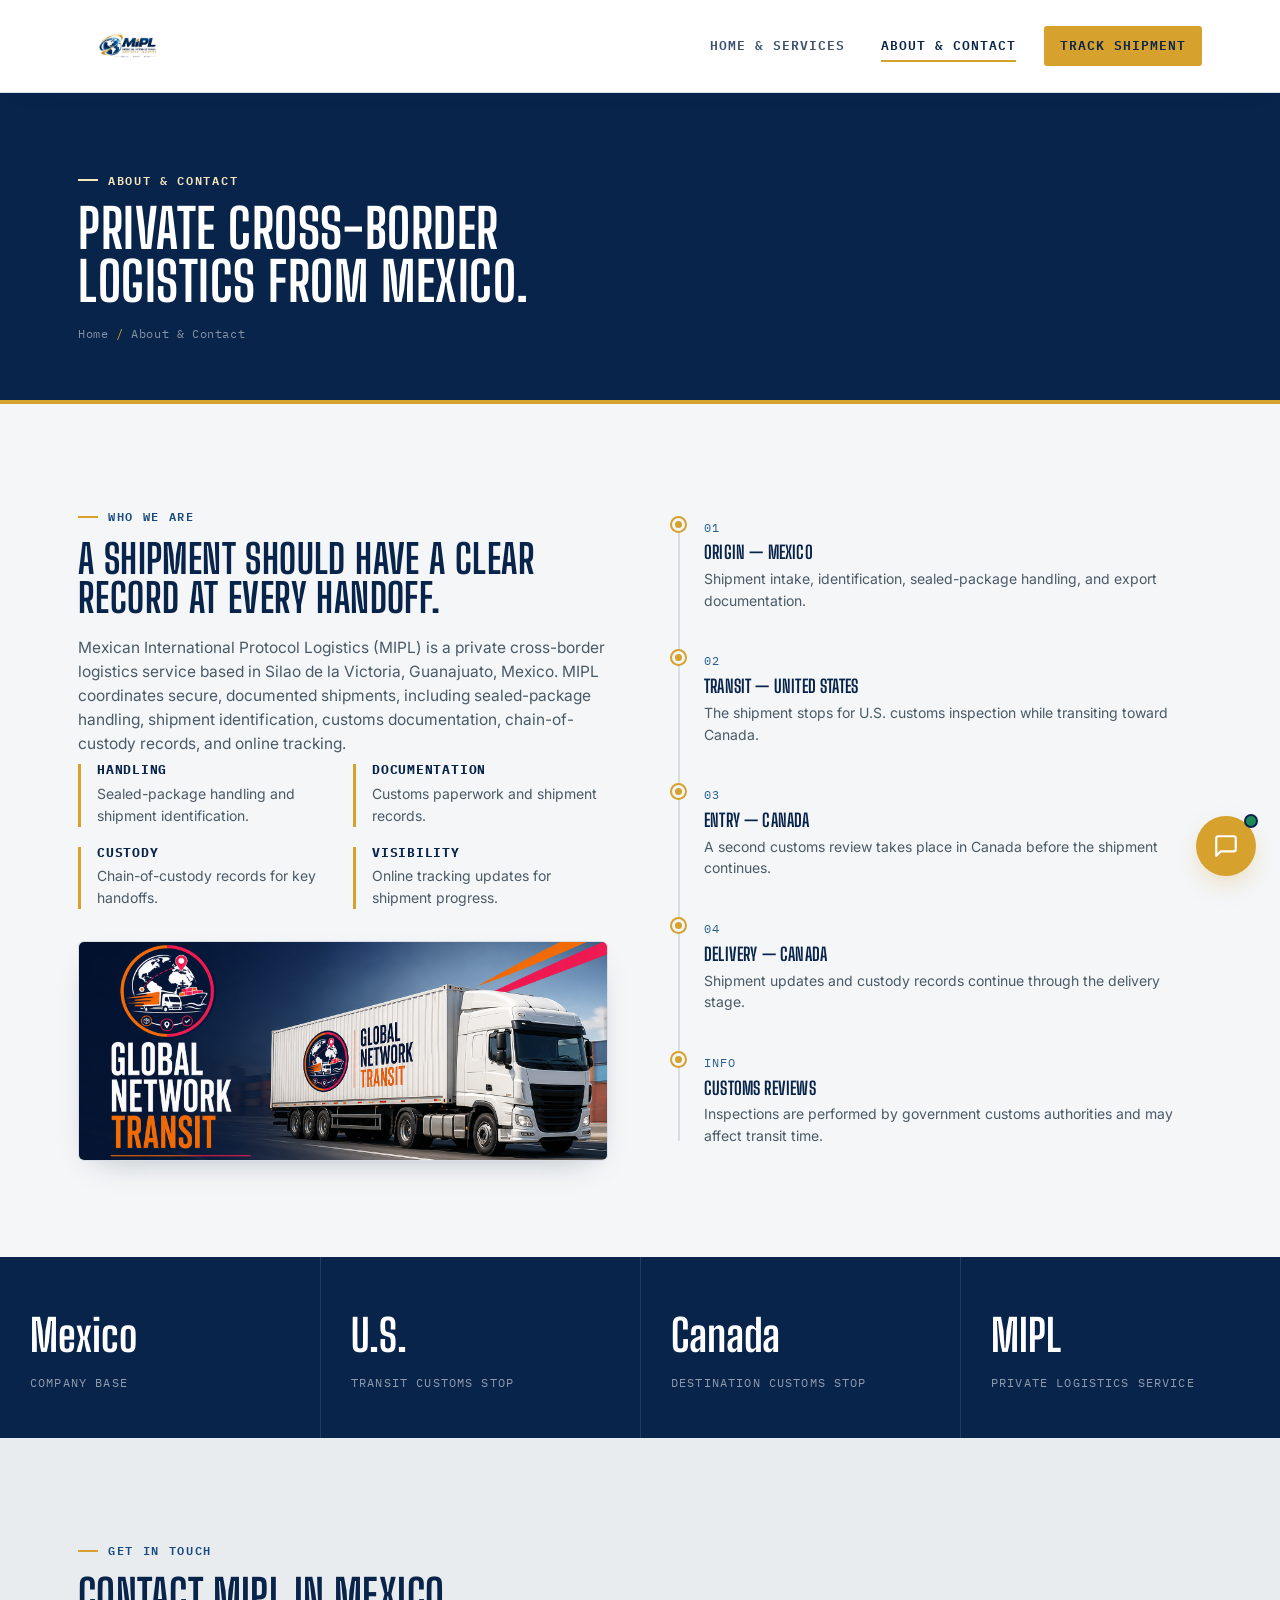
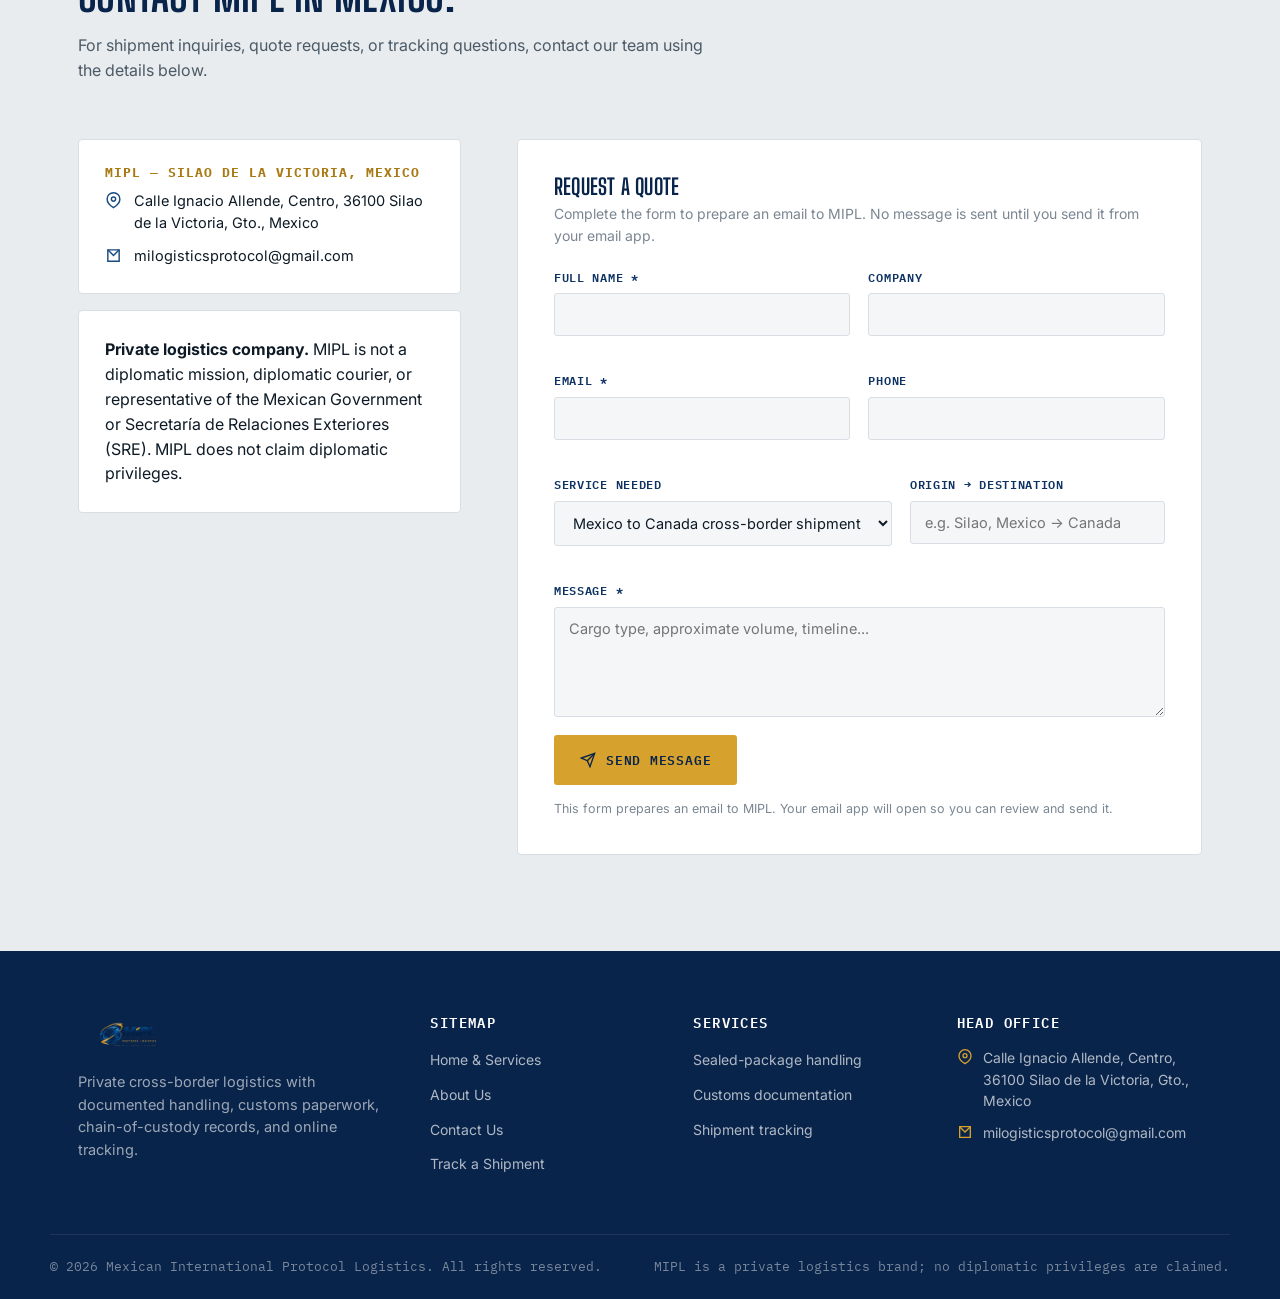
==== about-contact.html @ 00af3bce "first commit" ====
<!DOCTYPE html>
<html lang="en">
<head>
<meta charset="UTF-8">
<meta name="viewport" content="width=device-width, initial-scale=1.0">
<title>About &amp; Contact — MIPL</title>
<meta name="description" content="Contact MIPL in Silao, Guanajuato, Mexico, for secure documented cross-border logistics.">

<link rel="icon" type="image/png" href="image/logo.png">
<link rel="stylesheet" href="css/style.css">
</head>
<body>

<header class="site-header">
  <div class="wrap header-inner">
    <a href="index.html" class="brand">
      <span class="brand-mark"><img src="image/logo.png" alt="MIPL — Mexican International Protocol Logistics"></span>
    </a>
    <button class="nav-toggle" type="button" aria-label="Toggle navigation" aria-expanded="false">
      <span></span><span></span><span></span>
    </button>
    <nav class="main-nav" aria-label="Primary">
      <a href="index.html">Home &amp; Services</a>
      <a href="about-contact.html" class="is-active">About &amp; Contact</a>
      <a href="my-shipment.html" class="nav-cta">Track Shipment</a>
    </nav>
  </div>
</header>

<section class="page-hero">
  <div class="wrap">
    <span class="eyebrow hero-eyebrow">About &amp; Contact</span>
    <h1>Private cross-border<br>logistics from Mexico.</h1>
    <p class="breadcrumb"><a href="index.html">Home</a> <span>/</span> About &amp; Contact</p>
  </div>
</section>

<!-- ============================================================ ABOUT -->
<section class="section" id="about">
  <div class="wrap split">
    <div>
      <span class="eyebrow">Who We Are</span>
      <h2 style="margin-top:14px; font-size:clamp(28px,3.4vw,40px);">A shipment should have a clear record at every handoff.</h2>
      <p style="margin-top:18px; font-size:15.5px; color:#4A5A66;">Mexican International Protocol Logistics (MIPL) is a private cross-border logistics service based in Silao de la Victoria, Guanajuato, Mexico. MIPL coordinates secure, documented shipments, including sealed-package handling, shipment identification, customs documentation, chain-of-custody records, and online tracking.</p>
      <div class="value-list">
        <div class="value-item"><h4>Handling</h4><p>Sealed-package handling and shipment identification.</p></div>
        <div class="value-item"><h4>Documentation</h4><p>Customs paperwork and shipment records.</p></div>
        <div class="value-item"><h4>Custody</h4><p>Chain-of-custody records for key handoffs.</p></div>
        <div class="value-item"><h4>Visibility</h4><p>Online tracking updates for shipment progress.</p></div>
      </div>
      <div class="media-frame" style="height:220px; margin-top:32px;">
        <img src="image/hero-placeholder.png" alt="MIPL cross-border logistics route">
      </div>
    </div>
    <div class="timeline">
      <div class="timeline-item"><span class="yr">01</span><h4>Origin — Mexico</h4><p>Shipment intake, identification, sealed-package handling, and export documentation.</p></div>
      <div class="timeline-item"><span class="yr">02</span><h4>Transit — United States</h4><p>The shipment stops for U.S. customs inspection while transiting toward Canada.</p></div>
      <div class="timeline-item"><span class="yr">03</span><h4>Entry — Canada</h4><p>A second customs review takes place in Canada before the shipment continues.</p></div>
      <div class="timeline-item"><span class="yr">04</span><h4>Delivery — Canada</h4><p>Shipment updates and custody records continue through the delivery stage.</p></div>
      <div class="timeline-item"><span class="yr">INFO</span><h4>Customs reviews</h4><p>Inspections are performed by government customs authorities and may affect transit time.</p></div>
    </div>
  </div>
</section>

<div class="stats-strip">
  <div class="stat-block"><b>Mexico</b><span>Company base</span></div>
  <div class="stat-block"><b>U.S.</b><span>Transit customs stop</span></div>
  <div class="stat-block"><b>Canada</b><span>Destination customs stop</span></div>
  <div class="stat-block"><b>MIPL</b><span>Private logistics service</span></div>
</div>

<!-- ============================================================ CONTACT -->
<section class="section section-dim" id="contact">
  <div class="wrap">
    <div class="section-head">
      <span class="eyebrow">Get In Touch</span>
      <h2>Contact MIPL in Mexico.</h2>
      <p>For shipment inquiries, quote requests, or tracking questions, contact our team using the details below.</p>
    </div>

    <div class="contact-grid">

      <div>
        <div class="contact-card">
          <h4>MIPL — Silao de la Victoria, Mexico</h4>
          <div class="line"><svg viewBox="0 0 24 24" fill="none" stroke="currentColor" stroke-width="2"><path d="M21 10c0 7-9 12-9 12s-9-5-9-12a9 9 0 0 1 18 0z"/><circle cx="12" cy="10" r="3"/></svg><span>Calle Ignacio Allende, Centro, 36100 Silao de la Victoria, Gto., Mexico</span></div>
          <div class="line"><svg viewBox="0 0 24 24" fill="none" stroke="currentColor" stroke-width="2"><path d="M4 4h16v16H4z"/><path d="m4 4 8 8 8-8"/></svg><a href="mailto:milogisticsprotocol@gmail.com">milogisticsprotocol@gmail.com</a></div>
        </div>

        <div class="contact-card"><strong>Private logistics company.</strong> MIPL is not a diplomatic mission, diplomatic courier, or representative of the Mexican Government or Secretaría de Relaciones Exteriores (SRE). MIPL does not claim diplomatic privileges.</div>
      </div>

      <div class="form-card" id="quote">
        <h3 style="font-size:22px; margin-bottom:6px;">Request a Quote</h3>
        <p style="font-size:14px; color:#7A8792; margin-bottom:22px;">Complete the form to prepare an email to MIPL. No message is sent until you send it from your email app.</p>
        <form id="contactForm">
          <div class="field-row">
            <div class="field"><label for="fname">Full name *</label><input id="fname" name="fname" type="text" required></div>
            <div class="field"><label for="company">Company</label><input id="company" name="company" type="text"></div>
          </div>
          <div class="field-row">
            <div class="field"><label for="email">Email *</label><input id="email" name="email" type="email" required></div>
            <div class="field"><label for="phone">Phone</label><input id="phone" name="phone" type="tel"></div>
          </div>
          <div class="field-row">
            <div class="field">
              <label for="service">Service needed</label>
              <select id="service" name="service">
                <option>Mexico to Canada cross-border shipment</option>
                <option>Sealed-package handling</option>
                <option>Customs documentation</option>
                <option>Not sure yet</option>
              </select>
            </div>
            <div class="field">
              <label for="lane">Origin → Destination</label>
              <input id="lane" name="lane" type="text" placeholder="e.g. Silao, Mexico → Canada">
            </div>
          </div>
          <div class="field">
            <label for="message">Message *</label>
            <textarea id="message" name="message" required placeholder="Cargo type, approximate volume, timeline..."></textarea>
          </div>
          <button type="submit" class="btn btn-signal">
            <svg viewBox="0 0 24 24" fill="none" stroke="currentColor" stroke-width="2"><path d="m22 2-7 20-4-9-9-4z"/><path d="M22 2 11 13"/></svg>
            Send Message
          </button>
          <p class="form-note">This form prepares an email to MIPL. Your email app will open so you can review and send it.</p>
          <div class="form-success" id="formSuccess">
            <svg viewBox="0 0 24 24" fill="none" stroke="currentColor" stroke-width="2"><path d="M22 11.08V12a10 10 0 1 1-5.93-9.14"/><path d="m22 4-10 10-3-3"/></svg>
            <span>Your email app should open with your message. Send the email to contact MIPL.</span>
          </div>
        </form>
      </div>

    </div>
  </div>
</section>

<footer class="site-footer">
  <div class="wrap footer-grid">
    <div class="footer-brand">
      <a href="index.html" class="brand" style="color:white;">
        <span class="brand-mark"><img src="image/logo.png" alt="MIPL — Mexican International Protocol Logistics"></span>
      </a>
      <p>Private cross-border logistics with documented handling, customs paperwork, chain-of-custody records, and online tracking.</p>
    </div>
    <div>
      <h4>Sitemap</h4>
      <ul>
        <li><a href="index.html">Home &amp; Services</a></li>
        <li><a href="about-contact.html">About Us</a></li>
        <li><a href="about-contact.html#contact">Contact Us</a></li>
        <li><a href="my-shipment.html">Track a Shipment</a></li>
      </ul>
    </div>
    <div>
      <h4>Services</h4>
      <ul>
        <li><a href="index.html#services">Sealed-package handling</a></li>
        <li><a href="index.html#services">Customs documentation</a></li>
        <li><a href="index.html#services">Shipment tracking</a></li>
      </ul>
    </div>
    <div>
      <h4>Head Office</h4>
      <div class="footer-contact-line">
        <svg viewBox="0 0 24 24" fill="none" stroke="currentColor" stroke-width="2"><path d="M21 10c0 7-9 12-9 12s-9-5-9-12a9 9 0 0 1 18 0z"/><circle cx="12" cy="10" r="3"/></svg>
        <span>Calle Ignacio Allende, Centro, 36100 Silao de la Victoria, Gto., Mexico</span>
      </div>
      <div class="footer-contact-line">
        <svg viewBox="0 0 24 24" fill="none" stroke="currentColor" stroke-width="2"><path d="M4 4h16v16H4z"/><path d="m4 4 8 8 8-8"/></svg>
        <a href="mailto:milogisticsprotocol@gmail.com">milogisticsprotocol@gmail.com</a>
      </div>
    </div>
  </div>
  <div class="wrap footer-bottom">
    <span>&copy; 2026 Mexican International Protocol Logistics. All rights reserved.</span>
    <span>MIPL is a private logistics brand; no diplomatic privileges are claimed.</span>
  </div>
</footer>

<script src="js/about-contact.js"></script>
<script src="js/mobile-menu.js"></script>
<script src="js/chat-widget.js"></script>
</body>
</html>
---- css/style.css ----
/* ==========================================================================
   MIPL — shared stylesheet
   Navy and gold palette drawn from the MIPL identity.
   ========================================================================== */

@import url('https://fonts.googleapis.com/css2?family=Big+Shoulders+Display:wght@600;700;800;900&family=Inter:wght@400;500;600;700&family=IBM+Plex+Mono:wght@500;600&display=swap');

:root{
  --navy-900:#09244A;
  --navy-800:#0D3263;
  --navy-700:#164A80;
  --navy-600:#285F91;
  --ink:#0E1B26;
  --paper:#F4F6F8;
  --paper-dim:#E9ECEF;
  --line:#D8DEE4;
  --signal:#D6A12D;
  --signal-dim:#F6E7BF;
  --signal-deep:#A97914;
  --white:#FFFFFF;
  --ok:#1C8A5B;

  --font-display:'Big Shoulders Display', sans-serif;
  --font-body:'Inter', -apple-system, BlinkMacSystemFont, sans-serif;
  --font-mono:'IBM Plex Mono', monospace;

  --wrap:1180px;
  --radius:4px;
  --shadow-soft: 0 12px 32px -18px rgba(10,27,43,0.35);
}

*,*::before,*::after{ box-sizing:border-box; }
html{ scroll-behavior:smooth; }
body{
  margin:0;
  font-family:var(--font-body);
  color:var(--ink);
  background:var(--paper);
  line-height:1.55;
  -webkit-font-smoothing:antialiased;
}
img{ max-width:100%; display:block; }
a{ color:inherit; text-decoration:none; }
ul{ list-style:none; margin:0; padding:0; }
h1,h2,h3,h4{ margin:0; font-family:var(--font-display); text-transform:uppercase; letter-spacing:0.01em; line-height:0.98; color:var(--navy-900); }
p{ margin:0; }
button{ font-family:inherit; cursor:pointer; }
input,select,textarea{ font-family:inherit; font-size:inherit; }

:focus-visible{
  outline:3px solid var(--signal);
  outline-offset:2px;
}

.wrap{ max-width:var(--wrap); margin:0 auto; padding:0 28px; }

.eyebrow{
  display:inline-flex; align-items:center; gap:10px;
  font-family:var(--font-mono); font-size:12px; font-weight:600;
  letter-spacing:0.14em; text-transform:uppercase;
  color:var(--navy-700);
}
.eyebrow::before{
  content:''; width:20px; height:2px; background:var(--signal);
  display:inline-block;
}

/* ---------------------------------------------------------------- header */
.site-header{
  position:sticky; top:0; z-index:100;
  background:var(--white);
  border-bottom:1px solid var(--line);
  box-shadow:0 10px 28px -24px rgba(9,36,74,0.35);
}
.header-inner{
  display:flex; align-items:center; justify-content:space-between;
  gap:24px;   height:92px;
}
.brand{
  display:flex; align-items:center; gap:12px;
  font-family:var(--font-display); color:var(--navy-900);
  font-size:22px; font-weight:800; letter-spacing:0.01em;
  text-transform:uppercase; white-space:nowrap;
}
.brand-mark{
  width:100px; height:40px; border-radius:0;
  display:flex; align-items:center; justify-content:center;
  flex-shrink:0; overflow:hidden;
  background:transparent;
  border:none;
}
.brand-mark svg{ width:22px; height:22px; }
.brand-logo{ width:100%; height:100%; object-fit:contain; display:block; }
.brand small{
  display:block; font-family:var(--font-mono); font-size:9.5px;
  letter-spacing:0.18em; color:var(--signal-dim); font-weight:600;
  text-transform:uppercase;
}

.main-nav{ display:flex; align-items:center; gap:4px; }
.main-nav a{
  font-family:var(--font-mono); font-size:12.5px; font-weight:600;
  letter-spacing:0.08em; text-transform:uppercase;
  color:rgba(9,36,74,0.8);
  padding:10px 16px; border-radius:3px;
  transition:color .15s ease, background .15s ease;
}
.main-nav a:hover{ color:var(--navy-900); background:var(--paper); }
.main-nav a.is-active{ color:var(--navy-900); }
.main-nav a.is-active{ position:relative; }
.main-nav a.is-active::after{
  content:''; position:absolute; left:16px; right:16px; bottom:4px;
  height:2px; background:var(--signal);
}
.nav-cta{
  background:var(--signal) !important; color:var(--navy-900) !important;
  margin-left:8px;
}
.nav-cta:hover{ background:#e4b746 !important; }

.nav-toggle{
  display:none; width:42px; height:42px; border:none; border-radius:50%;
  background:var(--paper); color:var(--navy-900); cursor:pointer;
  align-items:center; justify-content:center; flex-direction:column; gap:5px;
  border:1px solid var(--line); transition:background .15s ease, border-color .15s ease;
}
.nav-toggle:hover{ background:var(--paper-dim); border-color:var(--line); }
.nav-toggle span{
  display:block; width:18px; height:2px; border-radius:999px; background:var(--navy-900);
}
.nav-toggle.is-open span:nth-child(1){ transform:translateY(7px) rotate(45deg); }
.nav-toggle.is-open span:nth-child(2){ opacity:0; }
.nav-toggle.is-open span:nth-child(3){ transform:translateY(-7px) rotate(-45deg); }

/* ---------------------------------------------------------------- footer */
.site-footer{
  background:var(--navy-900); color:rgba(255,255,255,0.68);
  padding:64px 0 0;
}
.footer-grid{
  display:grid; grid-template-columns:1.4fr 1fr 1fr 1.1fr;
  gap:40px; padding-bottom:48px;
  border-bottom:1px solid rgba(255,255,255,0.08);
}
.footer-grid h4{
  color:var(--white); font-size:14px; letter-spacing:0.1em;
  margin-bottom:18px; font-family:var(--font-mono); font-weight:600;
  text-transform:uppercase;
}
.footer-grid p{ font-size:14.5px; color:rgba(255,255,255,0.6); }
.footer-grid li{ margin-bottom:10px; }
.footer-grid a{ font-size:14px; color:rgba(255,255,255,0.68); transition:color .15s; }
.footer-grid a:hover{ color:var(--signal); }
.footer-brand .brand{ margin-bottom:16px; }
.footer-contact-line{ display:flex; gap:10px; font-size:14px; margin-bottom:10px; color:rgba(255,255,255,0.68); }
.footer-contact-line svg{ width:16px; height:16px; flex-shrink:0; margin-top:2px; color:var(--signal); }
.footer-bottom{
  display:flex; align-items:center; justify-content:space-between;
  padding:22px 0; font-size:13px; color:rgba(255,255,255,0.45);
  font-family:var(--font-mono);
}
/* ---------------------------------------------------------------- logo image */
.brand-mark img{ width:100%; height:100%; object-fit:contain; border-radius:0; display:block; }

/* ---------------------------------------------------------------- content images */
.media-frame{
  border-radius:6px; overflow:hidden; border:1px solid var(--line);
  box-shadow:var(--shadow-soft);
}
.media-frame img{ width:100%; height:100%; object-fit:cover; display:block; }
.media-frame.on-dark{ border-color:rgba(255,255,255,0.14); }

/* ---------------------------------------------------------------- buttons */
.btn{
  display:inline-flex; align-items:center; gap:10px;
  padding:14px 26px; border-radius:3px; border:none;
  font-family:var(--font-mono); font-size:13px; font-weight:600;
  letter-spacing:0.06em; text-transform:uppercase;
  transition:transform .15s ease, box-shadow .15s ease, background .15s ease;
}
.btn-signal{ background:var(--signal); color:var(--navy-900); }
.btn-signal:hover{ background:var(--signal-deep); transform:translateY(-1px); }
.btn-outline{
  background:transparent; color:var(--white); border:1.5px solid rgba(255,255,255,0.35);
}
.btn-outline:hover{ border-color:var(--white); background:rgba(255,255,255,0.06); }
.btn-navy{ background:var(--navy-900); color:var(--white); }
.btn-navy:hover{ background:var(--navy-700); }
.btn svg{ width:16px; height:16px; }

/* ---------------------------------------------------------------- hero */
.hero{
  position:relative; overflow:hidden;
  background:radial-gradient(1200px 600px at 85% -10%, var(--navy-700), var(--navy-900) 60%);
  color:var(--white);
  padding:96px 0 120px;
}
.hero-grid{
  display:grid; grid-template-columns:1.05fr 0.95fr; gap:48px; align-items:center;
}
.hero-eyebrow{ color:var(--signal-dim); }
.hero-eyebrow::before{ background:var(--signal-dim); }
.hero h1{
  color:var(--white); font-size:clamp(40px,5.4vw,68px); margin:18px 0 22px;
}
.hero h1 em{ font-style:normal; color:var(--signal); }
.hero p.lede{
  font-family:var(--font-body); font-size:17px; color:rgba(255,255,255,0.72);
  max-width:480px; margin-bottom:32px;
}
.hero-actions{ display:flex; gap:14px; flex-wrap:wrap; margin-bottom:44px; }
.hero-stats{ display:flex; gap:36px; flex-wrap:wrap; }
.hero-stat b{
  display:block; font-family:var(--font-display); font-size:30px; color:var(--white);
}
.hero-stat span{
  font-family:var(--font-mono); font-size:11px; letter-spacing:0.1em;
  color:rgba(255,255,255,0.55); text-transform:uppercase;
}

/* route-line signature graphic */
.route-fig{ position:relative; }
.route-fig svg{ width:100%; height:auto; overflow:visible; }
.route-path{
  fill:none; stroke:rgba(255,255,255,0.28); stroke-width:2;
  stroke-dasharray:7 8;
}
.route-path.is-live{
  stroke:var(--signal); stroke-dasharray:520;
  stroke-dashoffset:520;
  animation:draw 3.2s ease forwards infinite;
}
@keyframes draw{
  0%{ stroke-dashoffset:520; }
  60%{ stroke-dashoffset:0; }
  100%{ stroke-dashoffset:0; }
}
.route-node{ fill:var(--navy-900); stroke:var(--white); stroke-width:2.5; }
.route-node.origin{ fill:var(--signal); }
.route-node.dest{ fill:var(--ok); }
.route-tag{
  font-family:var(--font-mono); font-size:11px; fill:rgba(255,255,255,0.75);
  letter-spacing:0.04em;
}
.route-chip{
  position:absolute; background:rgba(10,27,43,0.9); border:1px solid rgba(255,255,255,0.14);
  padding:8px 12px; border-radius:4px; font-family:var(--font-mono); font-size:11.5px;
  color:var(--white); backdrop-filter:blur(6px);
}

@media (prefers-reduced-motion:reduce){
  .route-path.is-live{ animation:none; stroke-dashoffset:0; }
}

/* ---------------------------------------------------------------- sections */
.section{ padding:96px 0; }
.section-tight{ padding:64px 0; }
.section-navy{ background:var(--navy-900); color:var(--white); }
.section-navy h2, .section-navy h3{ color:var(--white); }
.section-dim{ background:var(--paper-dim); }
.section-head{ max-width:640px; margin-bottom:56px; }
.section-head h2{ font-size:clamp(30px,3.6vw,44px); margin-top:14px; }
.section-head p{ margin-top:16px; font-size:16px; color:#4A5A66; }
.section-navy .section-head p{ color:rgba(255,255,255,0.65); }

/* ---------------------------------------------------------------- service cards */
.card-grid{
  display:grid; grid-template-columns:repeat(3,1fr); gap:2px;
  background:var(--line); border:1px solid var(--line);
}
.service-card{
  background:var(--white); padding:32px 26px; position:relative;
  transition:background .18s ease;
}
.service-card:hover{ background:#FFFBF8; }
.service-card .code{
  font-family:var(--font-mono); font-size:11px; color:var(--signal);
  letter-spacing:0.1em; margin-bottom:18px; display:block;
}
.service-icon{
  width:46px; height:46px; border-radius:3px; background:var(--navy-900);
  display:flex; align-items:center; justify-content:center; margin-bottom:20px;
}
.service-icon svg{ width:24px; height:24px; color:var(--signal-dim); }
.service-card h3{ font-size:21px; margin-bottom:10px; }
.service-card p{ font-size:14.5px; color:#4A5A66; margin-bottom:18px; }
.service-card a.card-link{
  font-family:var(--font-mono); font-size:12px; font-weight:600;
  letter-spacing:0.06em; text-transform:uppercase; color:var(--navy-900);
  display:inline-flex; align-items:center; gap:6px;
}
.service-card a.card-link svg{ width:14px; height:14px; transition:transform .15s; }
.service-card a.card-link:hover svg{ transform:translateX(3px); }

/* ---------------------------------------------------------------- reasons (why choose) */
.reason-list{ display:flex; flex-direction:column; }
.reason-row{
  display:flex; align-items:center; gap:36px;
  padding:30px 0; border-top:1px solid rgba(255,255,255,0.1);
}
.reason-row:last-child{ border-bottom:1px solid rgba(255,255,255,0.1); }
.reason-row:nth-child(odd){ flex-direction:row-reverse; }
.reason-img{ width:240px; height:170px; flex-shrink:0; }
.reason-content{ flex:1; min-width:0; }
.reason-code{
  font-family:var(--font-mono); font-size:13px; color:var(--signal);
  letter-spacing:0.08em; display:block; margin-bottom:8px;
}
.reason-row h3{ font-size:24px; color:var(--white); margin-bottom:8px; }
.reason-row p{ font-size:15px; color:rgba(255,255,255,0.65); max-width:520px; }

/* ---------------------------------------------------------------- industries */
.industry-grid{
  display:grid; grid-template-columns:repeat(3,1fr); gap:22px;
}
.industry-card{
  border:1px solid var(--line); border-radius:4px; padding:28px 24px;
  background:var(--white);
}
.industry-card .code{ font-family:var(--font-mono); font-size:11px; color:var(--navy-600); letter-spacing:0.1em; }
.industry-card h3{ font-size:19px; margin:12px 0 8px; }
.industry-card p{ font-size:14px; color:#4A5A66; }

/* ---------------------------------------------------------------- stats strip */
.stats-strip{
  background:var(--navy-900); color:var(--white);
  display:grid; grid-template-columns:repeat(4,1fr);
}
.stat-block{
  padding:44px 30px; text-align:left; border-left:1px solid rgba(255,255,255,0.1);
}
.stat-block:first-child{ border-left:none; }
.stat-block b{ font-family:var(--font-display); font-size:44px; display:block; }
.stat-block span{
  font-family:var(--font-mono); font-size:11.5px; letter-spacing:0.1em;
  color:rgba(255,255,255,0.55); text-transform:uppercase;
}

/* ---------------------------------------------------------------- CTA banner */
.cta-banner{
  background:linear-gradient(120deg, var(--signal), var(--signal-deep));
  color:var(--white); padding:56px 0;
}
.cta-inner{ display:flex; align-items:center; justify-content:space-between; gap:24px; flex-wrap:wrap; }
.cta-inner h2{ color:var(--white); font-size:clamp(26px,3vw,36px); max-width:520px; }
.cta-inner .btn-navy{ flex-shrink:0; }

/* ---------------------------------------------------------------- page hero (interior pages) */
.page-hero{
  background:var(--navy-900); color:var(--white); padding:70px 0 56px;
  border-bottom:4px solid var(--signal);
}
.page-hero h1{ color:var(--white); font-size:clamp(36px,4.6vw,54px); margin-top:14px; }
.breadcrumb{
  font-family:var(--font-mono); font-size:12px; color:rgba(255,255,255,0.5);
  letter-spacing:0.05em; margin-top:16px;
}
.breadcrumb span{ color:var(--signal); }

/* ---------------------------------------------------------------- about page */
.split{
  display:grid; grid-template-columns:1fr 1fr; gap:64px; align-items:center;
}
.value-list{ display:grid; grid-template-columns:1fr 1fr; gap:20px; margin-top:8px; }
.value-item{ border-left:3px solid var(--signal); padding-left:16px; }
.value-item h4{
  font-family:var(--font-mono); font-size:13px; letter-spacing:0.06em;
  text-transform:uppercase; color:var(--navy-900); margin-bottom:6px;
}
.value-item p{ font-size:14px; color:#4A5A66; }

.timeline{ position:relative; padding-left:32px; }
.timeline::before{
  content:''; position:absolute; left:6px; top:6px; bottom:6px; width:2px;
  background:var(--line);
}
.timeline-item{ position:relative; padding-bottom:36px; }
.timeline-item:last-child{ padding-bottom:0; }
.timeline-item::before{
  content:''; position:absolute; left:-32px; top:4px; width:13px; height:13px;
  border-radius:50%; background:var(--signal); border:3px solid var(--paper);
  box-shadow:0 0 0 2px var(--signal);
}
.timeline-item .yr{ font-family:var(--font-mono); font-size:12px; color:var(--navy-600); letter-spacing:0.08em; }
.timeline-item h4{ font-size:18px; margin:6px 0; }
.timeline-item p{ font-size:14px; color:#4A5A66; }

/* ---------------------------------------------------------------- contact */
.contact-grid{
  display:grid; grid-template-columns:1fr 1.15fr; gap:56px; align-items:start;
}
.contact-card{
  background:var(--white); border:1px solid var(--line); border-radius:4px;
  padding:26px; margin-bottom:16px;
}
.contact-card h4{
  font-family:var(--font-mono); font-size:12.5px; letter-spacing:0.08em;
  text-transform:uppercase; color:var(--signal-deep); margin-bottom:12px;
}
.contact-card .line{ display:flex; gap:12px; align-items:flex-start; margin-bottom:10px; font-size:14.5px; }
.contact-card .line svg{ width:17px; height:17px; color:var(--navy-700); flex-shrink:0; margin-top:2px; }
.contact-card .line:last-child{ margin-bottom:0; }

.form-card{
  background:var(--white); border:1px solid var(--line); border-radius:4px; padding:36px;
}
.field-row{ display:grid; grid-template-columns:1fr 1fr; gap:18px; margin-bottom:18px; }
.field{ display:flex; flex-direction:column; gap:7px; margin-bottom:18px; }
.field label{
  font-family:var(--font-mono); font-size:11.5px; letter-spacing:0.06em;
  text-transform:uppercase; color:var(--navy-800); font-weight:600;
}
.field input, .field select, .field textarea{
  border:1.5px solid var(--line); border-radius:3px; padding:12px 14px;
  font-size:14.5px; color:var(--ink); background:var(--paper); transition:border-color .15s;
}
.field input:focus, .field select:focus, .field textarea:focus{
  outline:none; border-color:var(--navy-700); background:var(--white);
}
.field textarea{ resize:vertical; min-height:110px; }
.form-note{ font-size:12.5px; color:#7A8792; margin-top:14px; }
.form-success{
  display:none; align-items:center; gap:10px; background:#EAF7F0; border:1px solid #BFE6D2;
  color:var(--ok); padding:14px 16px; border-radius:4px; font-size:14px; margin-top:16px;
}
.form-success.show{ display:flex; }
.form-success svg{ width:18px; height:18px; flex-shrink:0; }

.map-embed{
  border-radius:4px; overflow:hidden; border:1px solid var(--line); height:340px;
}

/* ---------------------------------------------------------------- tracking page */
.track-hero{
  background:var(--navy-900); color:var(--white); padding:80px 0 100px;
  position:relative; overflow:hidden; border-bottom:4px solid var(--signal);
}
.track-panel{
  background:var(--white); border-radius:6px; box-shadow:var(--shadow-soft);
  padding:34px; margin-top:-64px; position:relative; z-index:5;
}
.track-form-row{ display:flex; gap:12px; flex-wrap:wrap; }
.track-form-row .field{ flex:1 1 260px; margin-bottom:0; }
.track-form-row .btn{ flex-shrink:0; align-self:flex-end; height:47px; }
.track-sample{ font-family:var(--font-mono); font-size:12px; color:#7A8792; margin-top:12px; }
.track-sample button{
  background:none; border:none; color:var(--navy-700); font-family:var(--font-mono);
  font-size:12px; text-decoration:underline; padding:0;
}

.track-error{
  display:none; align-items:center; gap:10px; background:#FDECEA; border:1px solid #F5C2BC;
  color:#B23A2E; padding:12px 16px; border-radius:4px; font-size:14px; margin-top:16px;
  font-family:var(--font-mono);
}
.track-error.show{ display:flex; }

.track-results{ display:none; margin-top:56px; }
.track-results.show{ display:block; }

.track-summary{
  display:grid; grid-template-columns:repeat(5,1fr); gap:2px;
  background:var(--line); border:1px solid var(--line); margin-bottom:40px;
}
.summary-cell{ background:var(--white); padding:22px 24px; }
.summary-cell span{
  display:block; font-family:var(--font-mono); font-size:11px; letter-spacing:0.08em;
  text-transform:uppercase; color:#7A8792; margin-bottom:8px;
}
.summary-cell b{ font-size:17px; font-family:var(--font-body); font-weight:700; color:var(--navy-900); }
.summary-cell b.status-live{ color:var(--signal-deep); }
.summary-cell .mono{ font-family:var(--font-mono); font-size:15px; letter-spacing:0.02em; }

.map-refresh-row{ display:flex; align-items:center; justify-content:space-between; margin-top:10px; gap:12px; }
.map-refresh-row p{ font-size:12px; color:#7A8792; font-family:var(--font-mono); margin:0; }
.btn-refresh{
  display:inline-flex; align-items:center; gap:6px; background:none; border:1px solid var(--line);
  color:var(--navy-800); font-size:12px; padding:7px 13px; border-radius:20px; flex-shrink:0;
}
.btn-refresh:hover{ border-color:var(--navy-700); }
.btn-refresh svg{ width:13px; height:13px; }
.btn-refresh.spinning svg{ animation:spin 0.8s linear infinite; }
@keyframes spin{ to{ transform:rotate(360deg); } }

.pulse-dot{
  width:14px; height:14px; border-radius:50%; background:#1C8A5B; position:relative;
}
.pulse-dot::after{
  content:''; position:absolute; inset:-6px; border-radius:50%; border:2px solid #1C8A5B;
  animation:pulseRing 1.6s ease-out infinite;
}
@keyframes pulseRing{
  0%{ transform:scale(0.6); opacity:0.9; }
  100%{ transform:scale(1.6); opacity:0; }
}

.track-columns{ display:grid; grid-template-columns:1.1fr 1fr; gap:44px; align-items:start; }

.map-wrap{
  border-radius:6px; overflow:hidden; border:1px solid var(--line);
  height:460px; position:relative; background:var(--paper-dim);
}
#trackMap{ height:100%; width:100%; }
.map-legend{
  position:absolute; bottom:14px; left:14px; z-index:400;
  background:rgba(255,255,255,0.95); border:1px solid var(--line);
  border-radius:4px; padding:10px 14px; font-family:var(--font-mono); font-size:11px;
  display:flex; gap:14px;
}
.map-legend .dot{ width:9px; height:9px; border-radius:50%; display:inline-block; margin-right:6px; }

.stage-list{ position:relative; padding-left:34px; }
.stage-list::before{
  content:''; position:absolute; left:6px; top:8px; bottom:8px; width:2px; background:var(--line);
}
.stage{ position:relative; padding-bottom:30px; }
.stage:last-child{ padding-bottom:0; }
.stage::before{
  content:''; position:absolute; left:-34px; top:2px; width:15px; height:15px;
  border-radius:50%; background:var(--paper); border:3px solid var(--line);
}
.stage.done::before{ border-color:var(--ok); background:var(--ok); }
.stage.current::before{ border-color:var(--signal); background:var(--signal); box-shadow:0 0 0 4px var(--signal-dim); }
.stage .stage-top{ display:flex; justify-content:space-between; gap:10px; align-items:baseline; }
.stage h4{ font-size:15.5px; }
.stage time{ font-family:var(--font-mono); font-size:11.5px; color:#7A8792; white-space:nowrap; }
.stage p{ font-size:13.5px; color:#4A5A66; margin-top:4px; }

/* ---------------------------------------------------------------- photo placeholder */
.photo-placeholder{
  border-radius:6px; overflow:hidden; border:1px solid var(--line);
  aspect-ratio:21/9; background:var(--paper-dim);
}
.photo-placeholder img{ width:100%; height:100%; object-fit:cover; display:block; }
.photo-placeholder.is-square{ aspect-ratio:1/1; }
.photo-caption{
  font-family:var(--font-mono); font-size:12px; color:#7A8792;
  margin-top:12px; text-align:center;
}

/* ---------------------------------------------------------------- live chat widget */
.chat-widget{ position:fixed; right:22px; bottom:22px; z-index:600; font-family:var(--font-body); }
.chat-toggle{
  width:58px; height:58px; border-radius:50%; border:none;
  background:var(--signal); color:var(--navy-900); display:flex; align-items:center; justify-content:center;
  box-shadow:0 10px 24px -8px rgba(199,66,14,0.55); position:relative;
  transition:transform .15s ease, background .15s ease;
}
.chat-toggle:hover{ background:var(--signal-deep); transform:translateY(-2px); }
.chat-toggle svg{ width:25px; height:25px; }
.chat-toggle-dot{
  position:absolute; top:1px; right:1px; width:13px; height:13px; border-radius:50%;
  background:var(--ok); border:2px solid var(--white);
}
.chat-panel{
  position:absolute; right:0; bottom:74px; width:344px; max-width:calc(100vw - 44px);
  background:var(--white); border-radius:8px; box-shadow:0 24px 48px -16px rgba(10,27,43,0.4);
  border:1px solid var(--line); display:none; flex-direction:column; overflow:hidden;
}
.chat-panel.open{ display:flex; }
.chat-header{
  background:var(--navy-900); color:var(--white); padding:16px 18px;
  display:flex; align-items:flex-start; justify-content:space-between;
}
.chat-header strong{ display:block; font-size:14.5px; }
.chat-status{ display:flex; align-items:center; gap:6px; font-family:var(--font-mono); font-size:11px; color:rgba(255,255,255,0.65); margin-top:5px; }
.dot-online{ width:7px; height:7px; border-radius:50%; background:var(--ok); display:inline-block; flex-shrink:0; }
.chat-close{ background:none; border:none; color:var(--white); font-size:22px; line-height:1; cursor:pointer; padding:0 2px; }
.chat-body{ padding:16px 18px; display:flex; flex-direction:column; gap:10px; max-height:320px; overflow-y:auto; background:var(--paper); }
.chat-msg{ padding:10px 13px; border-radius:10px; font-size:13.5px; line-height:1.45; max-width:85%; }
.chat-msg.system{ background:var(--paper-dim); color:var(--ink); align-self:flex-start; border-bottom-left-radius:2px; }
.chat-msg.user{ background:var(--signal); color:var(--white); align-self:flex-end; border-bottom-right-radius:2px; }
.chat-input-row{ display:flex; gap:8px; padding:12px 14px; border-top:1px solid var(--line); background:var(--white); }
.chat-input-row input{
  flex:1; border:1.5px solid var(--line); border-radius:20px; padding:9px 14px;
  font-size:13.5px; background:var(--paper);
}
.chat-input-row input:focus{ outline:none; border-color:var(--navy-700); background:var(--white); }
.chat-input-row button{
  width:36px; height:36px; border-radius:50%; border:none; background:var(--navy-900);
  color:var(--white); display:flex; align-items:center; justify-content:center; flex-shrink:0;
}
.chat-input-row button:hover{ background:var(--navy-700); }
.chat-input-row button svg{ width:16px; height:16px; }
.chat-note{ font-size:10.5px; color:#8A96A1; padding:0 14px 12px; font-family:var(--font-mono); line-height:1.4; }
@media (max-width:480px){
  .chat-panel{ width:calc(100vw - 32px); right:-6px; }
  .chat-widget{ right:16px; bottom:16px; }
}

/* ---------------------------------------------------------------- responsive */
@media (max-width:1000px){
  .footer-grid{ grid-template-columns:1fr 1fr; }
  .card-grid{ grid-template-columns:repeat(2,1fr); }
  .industry-grid{ grid-template-columns:repeat(2,1fr); }
  .stats-strip{ grid-template-columns:repeat(2,1fr); }
  .stat-block:nth-child(3){ border-left:none; }
  .hero-grid, .split, .contact-grid, .track-columns{ grid-template-columns:1fr; }
  .reason-img{ width:180px; height:130px; }
  .track-summary{ grid-template-columns:repeat(3,1fr); }
}
@media (max-width:720px){
  .header-inner{
    height:auto; align-items:center; gap:10px; padding-top:12px; padding-bottom:12px;
    flex-wrap:wrap; position:relative;
  }
  .brand{
    order:1; color:var(--navy-900); flex:1; justify-content:flex-start;
    padding-left:2px;
  }
  .nav-toggle{ display:flex; order:2; margin-left:auto; }
  .main-nav{
    display:none; width:100%; order:3; flex-direction:column; align-items:stretch;
    gap:0; margin-top:2px; padding:0; background:transparent; border:none; box-shadow:none;
  }
  .main-nav.is-open{ display:flex; }
  .main-nav a{
    width:100%; font-size:11px; padding:12px 10px; text-align:left;
    border-radius:0; color:var(--navy-900); border-top:1px solid var(--line);
    background:var(--white);
  }
  .main-nav a:first-child{ border-top:1px solid var(--line); }
  .main-nav a:last-child{ border-bottom:1px solid var(--line); }
  .main-nav a:hover{ background:var(--paper); }
  .main-nav a.is-active::after{ display:none; }
  .nav-cta{ margin-left:0; }
  .field-row{ grid-template-columns:1fr; }
  .card-grid, .industry-grid{ grid-template-columns:1fr; }
  .footer-grid{ grid-template-columns:1fr; gap:32px; }
  .track-summary{ grid-template-columns:1fr 1fr; }
  .cta-inner{ flex-direction:column; align-items:flex-start; }
  .reason-row, .reason-row:nth-child(odd){ flex-direction:column; align-items:stretch; gap:18px; padding:26px 0; }
  .reason-img{ width:100%; height:180px; }
}

/* ============================================================ live chat widget */
.chat-launcher{
  position:fixed; right:24px; bottom:24px; z-index:900;
  width:60px; height:60px; border-radius:50%; border:none;
  background:var(--signal); color:var(--white);
  display:flex; align-items:center; justify-content:center;
  box-shadow:0 10px 28px -8px rgba(214,161,45,0.45);
  transition:transform .15s ease, background .15s ease;
}
.chat-launcher:hover{ background:var(--signal-deep); transform:translateY(-2px); }
.chat-launcher svg{ width:26px; height:26px; }
.chat-launcher .chat-dot{
  position:absolute; top:-2px; right:-2px; width:14px; height:14px; border-radius:50%;
  background:var(--ok); border:2px solid var(--navy-900);
}

.chat-panel{
  position:fixed; right:24px; bottom:96px; z-index:900;
  width:340px; max-width:calc(100vw - 32px); max-height:min(520px, calc(100vh - 140px));
  background:var(--white); border-radius:10px; box-shadow:0 24px 60px -16px rgba(10,27,43,0.45);
  display:none; flex-direction:column; overflow:hidden; border:1px solid var(--line);
}
.chat-panel.open{ display:flex; }

.chat-head{
  background:var(--navy-900); color:var(--white); padding:16px 18px;
  display:flex; align-items:center; gap:12px;
}
.chat-head .chat-avatar{
  width:36px; height:36px; border-radius:50%; background:var(--signal);
  display:flex; align-items:center; justify-content:center; flex-shrink:0;
}
.chat-head .chat-avatar svg{ width:19px; height:19px; }
.chat-head-text{ flex:1; min-width:0; }
.chat-head-text b{ font-family:var(--font-display); font-size:15px; letter-spacing:0.01em; text-transform:uppercase; display:block; }
.chat-head-text span{ font-family:var(--font-mono); font-size:11px; color:rgba(255,255,255,0.6); display:flex; align-items:center; gap:6px; }
.chat-head-text .status-dot{ width:7px; height:7px; border-radius:50%; background:var(--ok); display:inline-block; }
.chat-close{ background:none; border:none; color:rgba(255,255,255,0.7); flex-shrink:0; }
.chat-close:hover{ color:var(--white); }
.chat-close svg{ width:18px; height:18px; }

.chat-body{ flex:1; overflow-y:auto; padding:16px; background:var(--paper); display:flex; flex-direction:column; gap:10px; }
.chat-msg{ max-width:85%; padding:10px 13px; border-radius:12px; font-size:13.5px; line-height:1.45; }
.chat-msg.from-agent{ background:var(--white); border:1px solid var(--line); align-self:flex-start; border-bottom-left-radius:3px; }
.chat-msg.from-user{ background:var(--navy-900); color:var(--white); align-self:flex-end; border-bottom-right-radius:3px; }
.chat-msg.system{
  align-self:center; background:transparent; color:#7A8792; font-family:var(--font-mono);
  font-size:11px; text-align:center; max-width:100%;
}

.chat-quick{ display:flex; flex-wrap:wrap; gap:8px; padding:0 16px 12px; }
.chat-quick button{
  background:var(--white); border:1px solid var(--line); border-radius:20px;
  padding:7px 13px; font-size:12px; color:var(--navy-800); font-family:var(--font-body);
}
.chat-quick button:hover{ border-color:var(--navy-700); }

.chat-input-row{ border-top:1px solid var(--line); padding:12px 14px; display:flex; gap:8px; background:var(--white); }
.chat-input-row input{
  flex:1; border:1.5px solid var(--line); border-radius:20px; padding:10px 16px;
  font-size:13.5px; color:var(--ink);
}
.chat-input-row input:focus{ outline:none; border-color:var(--navy-700); }
.chat-send{
  width:38px; height:38px; border-radius:50%; background:var(--signal); color:var(--navy-900);
  border:none; flex-shrink:0; display:flex; align-items:center; justify-content:center;
}
.chat-send:hover{ background:var(--signal-deep); }
.chat-send svg{ width:16px; height:16px; }

.chat-footnote{ font-family:var(--font-mono); font-size:10.5px; color:#9AA6B0; text-align:center; padding:8px 14px 12px; }
.chat-footnote a{ color:var(--navy-700); text-decoration:underline; }

@media (max-width:480px){
  .chat-panel{ right:16px; bottom:88px; }
  .chat-launcher{ right:16px; bottom:16px; }
}
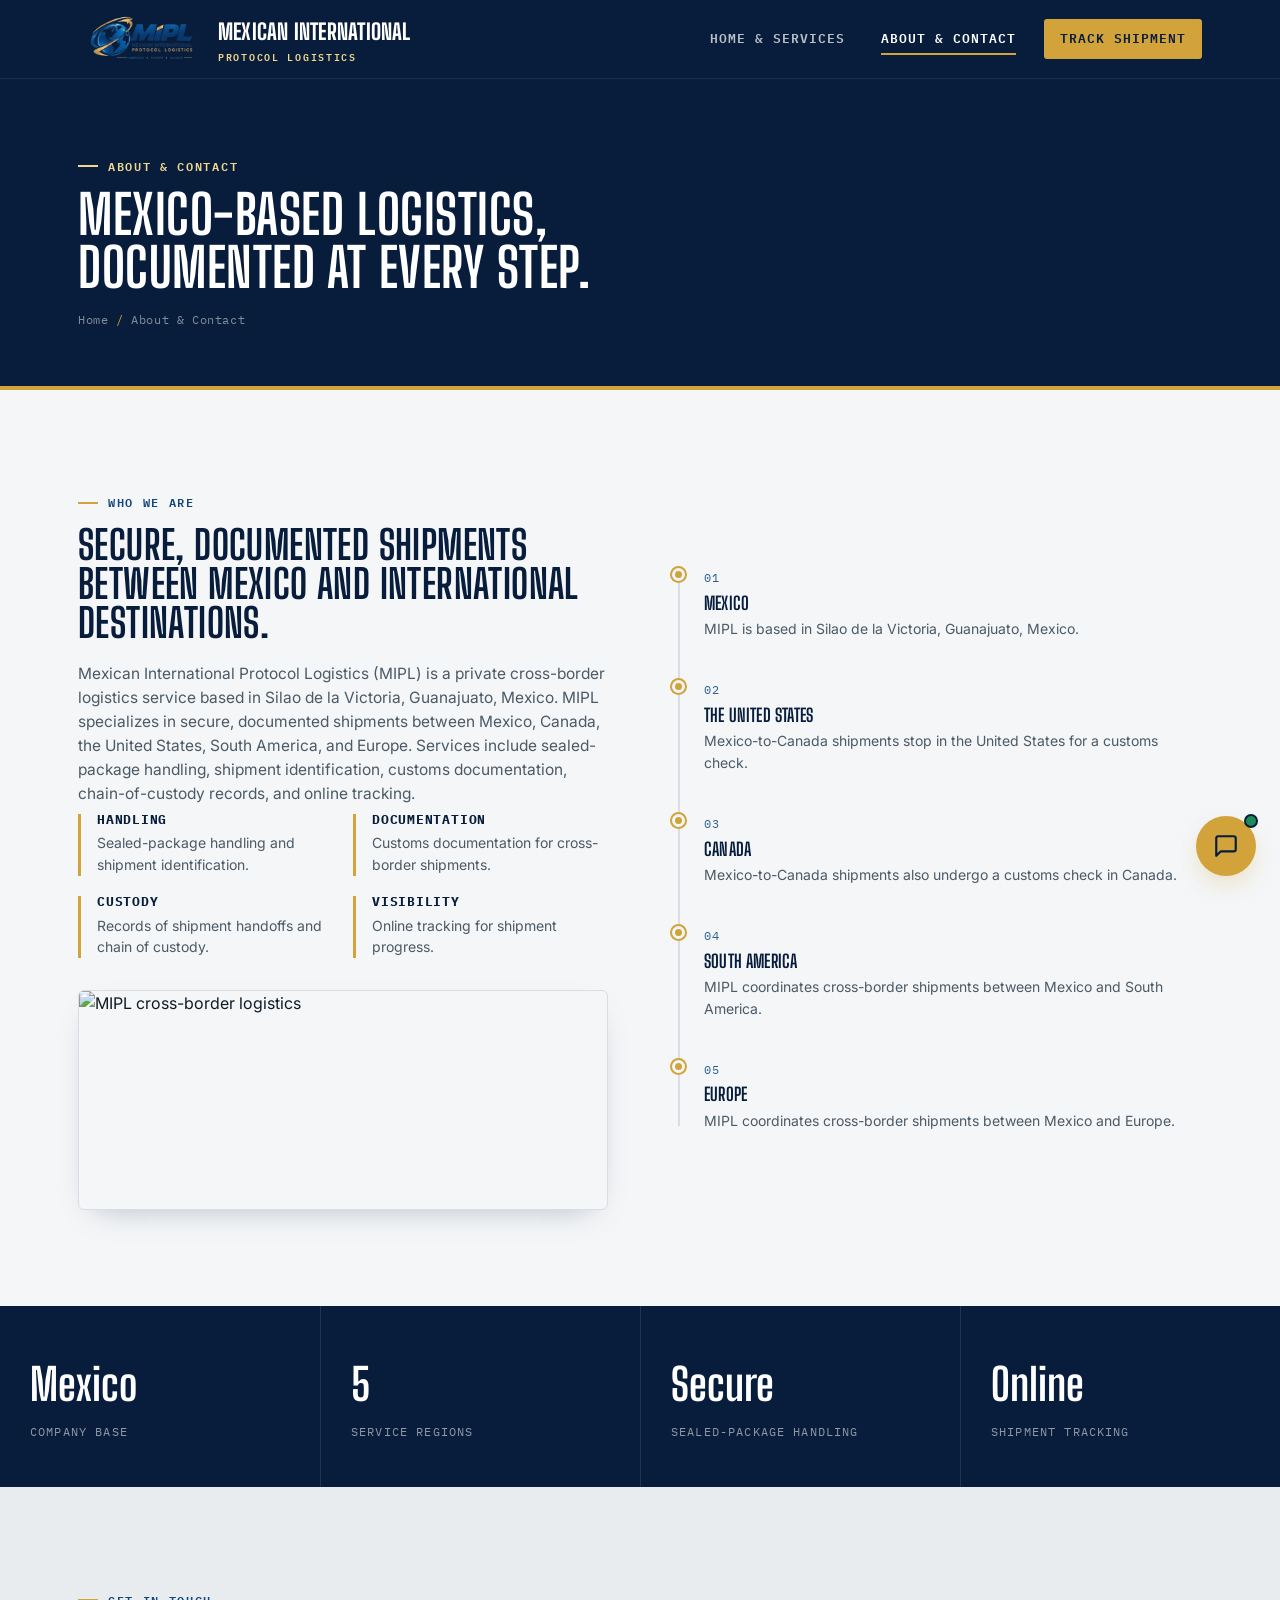
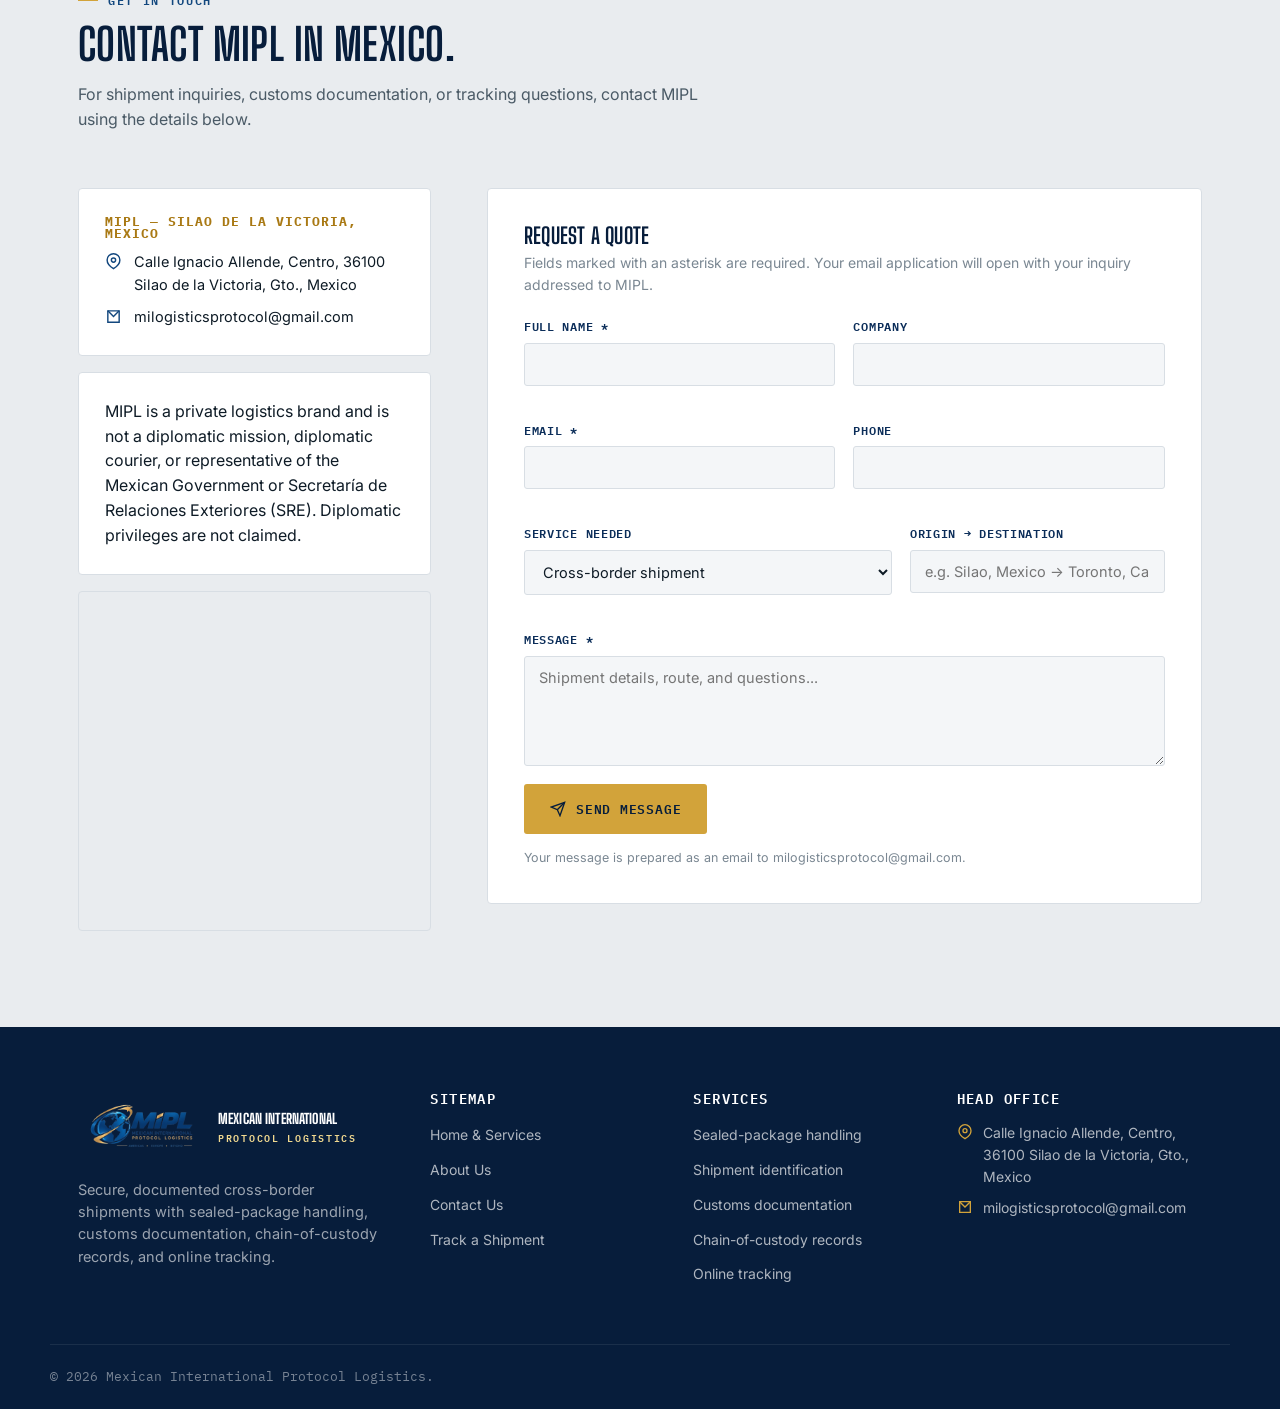
==== commit 9524bcd0: "changeset: 0f1e2d3c4b5a6e7f8g9h0i1j2k3l4m5n6o7p8q9r" ====
--- a/about-contact.html
+++ b/about-contact.html
@@ -3,10 +3,10 @@
 <head>
 <meta charset="UTF-8">
 <meta name="viewport" content="width=device-width, initial-scale=1.0">
-<title>About &amp; Contact — MIPL</title>
-<meta name="description" content="Contact MIPL in Silao, Guanajuato, Mexico, for secure documented cross-border logistics.">
+<title>About &amp; Contact — Mexican International Protocol Logistics</title>
+<meta name="description" content="MIPL is a Mexico-based cross-border logistics service for shipments between Mexico, Canada, the United States, South America, and Europe.">
 
-<link rel="icon" type="image/png" href="image/logo.png">
+<link rel="icon" type="image/png" href="image/favicon.png">
 <link rel="stylesheet" href="css/style.css">
 </head>
 <body>
@@ -14,7 +14,8 @@
 <header class="site-header">
   <div class="wrap header-inner">
     <a href="index.html" class="brand">
-      <span class="brand-mark"><img src="image/logo.png" alt="MIPL — Mexican International Protocol Logistics"></span>
+      <span class="brand-mark"><img src="image/logo.png" alt="Mexican International Protocol Logistics logo"></span>
+      <span>Mexican International<br><small>Protocol Logistics</small></span>
     </a>
     <button class="nav-toggle" type="button" aria-label="Toggle navigation" aria-expanded="false">
       <span></span><span></span><span></span>
@@ -30,7 +31,7 @@
 <section class="page-hero">
   <div class="wrap">
     <span class="eyebrow hero-eyebrow">About &amp; Contact</span>
-    <h1>Private cross-border<br>logistics from Mexico.</h1>
+    <h1>Mexico-based logistics,<br>documented at every step.</h1>
     <p class="breadcrumb"><a href="index.html">Home</a> <span>/</span> About &amp; Contact</p>
   </div>
 </section>
@@ -40,33 +41,33 @@
   <div class="wrap split">
     <div>
       <span class="eyebrow">Who We Are</span>
-      <h2 style="margin-top:14px; font-size:clamp(28px,3.4vw,40px);">A shipment should have a clear record at every handoff.</h2>
-      <p style="margin-top:18px; font-size:15.5px; color:#4A5A66;">Mexican International Protocol Logistics (MIPL) is a private cross-border logistics service based in Silao de la Victoria, Guanajuato, Mexico. MIPL coordinates secure, documented shipments, including sealed-package handling, shipment identification, customs documentation, chain-of-custody records, and online tracking.</p>
+      <h2 style="margin-top:14px; font-size:clamp(28px,3.4vw,40px);">Secure, documented shipments between Mexico and international destinations.</h2>
+      <p style="margin-top:18px; font-size:15.5px; color:#4A5A66;">Mexican International Protocol Logistics (MIPL) is a private cross-border logistics service based in Silao de la Victoria, Guanajuato, Mexico. MIPL specializes in secure, documented shipments between Mexico, Canada, the United States, South America, and Europe. Services include sealed-package handling, shipment identification, customs documentation, chain-of-custody records, and online tracking.</p>
       <div class="value-list">
         <div class="value-item"><h4>Handling</h4><p>Sealed-package handling and shipment identification.</p></div>
-        <div class="value-item"><h4>Documentation</h4><p>Customs paperwork and shipment records.</p></div>
-        <div class="value-item"><h4>Custody</h4><p>Chain-of-custody records for key handoffs.</p></div>
-        <div class="value-item"><h4>Visibility</h4><p>Online tracking updates for shipment progress.</p></div>
+        <div class="value-item"><h4>Documentation</h4><p>Customs documentation for cross-border shipments.</p></div>
+        <div class="value-item"><h4>Custody</h4><p>Records of shipment handoffs and chain of custody.</p></div>
+        <div class="value-item"><h4>Visibility</h4><p>Online tracking for shipment progress.</p></div>
       </div>
       <div class="media-frame" style="height:220px; margin-top:32px;">
-        <img src="image/hero-placeholder.png" alt="MIPL cross-border logistics route">
+        <img src="image/hero-placeholder.png" alt="MIPL cross-border logistics">
       </div>
     </div>
     <div class="timeline">
-      <div class="timeline-item"><span class="yr">01</span><h4>Origin — Mexico</h4><p>Shipment intake, identification, sealed-package handling, and export documentation.</p></div>
-      <div class="timeline-item"><span class="yr">02</span><h4>Transit — United States</h4><p>The shipment stops for U.S. customs inspection while transiting toward Canada.</p></div>
-      <div class="timeline-item"><span class="yr">03</span><h4>Entry — Canada</h4><p>A second customs review takes place in Canada before the shipment continues.</p></div>
-      <div class="timeline-item"><span class="yr">04</span><h4>Delivery — Canada</h4><p>Shipment updates and custody records continue through the delivery stage.</p></div>
-      <div class="timeline-item"><span class="yr">INFO</span><h4>Customs reviews</h4><p>Inspections are performed by government customs authorities and may affect transit time.</p></div>
+      <div class="timeline-item"><span class="yr">01</span><h4>Mexico</h4><p>MIPL is based in Silao de la Victoria, Guanajuato, Mexico.</p></div>
+      <div class="timeline-item"><span class="yr">02</span><h4>The United States</h4><p>Mexico-to-Canada shipments stop in the United States for a customs check.</p></div>
+      <div class="timeline-item"><span class="yr">03</span><h4>Canada</h4><p>Mexico-to-Canada shipments also undergo a customs check in Canada.</p></div>
+      <div class="timeline-item"><span class="yr">04</span><h4>South America</h4><p>MIPL coordinates cross-border shipments between Mexico and South America.</p></div>
+      <div class="timeline-item"><span class="yr">05</span><h4>Europe</h4><p>MIPL coordinates cross-border shipments between Mexico and Europe.</p></div>
     </div>
   </div>
 </section>
 
 <div class="stats-strip">
   <div class="stat-block"><b>Mexico</b><span>Company base</span></div>
-  <div class="stat-block"><b>U.S.</b><span>Transit customs stop</span></div>
-  <div class="stat-block"><b>Canada</b><span>Destination customs stop</span></div>
-  <div class="stat-block"><b>MIPL</b><span>Private logistics service</span></div>
+  <div class="stat-block"><b>5</b><span>Service regions</span></div>
+  <div class="stat-block"><b>Secure</b><span>Sealed-package handling</span></div>
+  <div class="stat-block"><b>Online</b><span>Shipment tracking</span></div>
 </div>
 
 <!-- ============================================================ CONTACT -->
@@ -75,7 +76,7 @@
     <div class="section-head">
       <span class="eyebrow">Get In Touch</span>
       <h2>Contact MIPL in Mexico.</h2>
-      <p>For shipment inquiries, quote requests, or tracking questions, contact our team using the details below.</p>
+      <p>For shipment inquiries, customs documentation, or tracking questions, contact MIPL using the details below.</p>
     </div>
 
     <div class="contact-grid">
@@ -86,14 +87,17 @@
           <div class="line"><svg viewBox="0 0 24 24" fill="none" stroke="currentColor" stroke-width="2"><path d="M21 10c0 7-9 12-9 12s-9-5-9-12a9 9 0 0 1 18 0z"/><circle cx="12" cy="10" r="3"/></svg><span>Calle Ignacio Allende, Centro, 36100 Silao de la Victoria, Gto., Mexico</span></div>
           <div class="line"><svg viewBox="0 0 24 24" fill="none" stroke="currentColor" stroke-width="2"><path d="M4 4h16v16H4z"/><path d="m4 4 8 8 8-8"/></svg><a href="mailto:milogisticsprotocol@gmail.com">milogisticsprotocol@gmail.com</a></div>
         </div>
+        <div class="contact-card">MIPL is a private logistics brand and is not a diplomatic mission, diplomatic courier, or representative of the Mexican Government or Secretaría de Relaciones Exteriores (SRE). Diplomatic privileges are not claimed.</div>
 
-        <div class="contact-card"><strong>Private logistics company.</strong> MIPL is not a diplomatic mission, diplomatic courier, or representative of the Mexican Government or Secretaría de Relaciones Exteriores (SRE). MIPL does not claim diplomatic privileges.</div>
+        <div class="map-embed">
+          <iframe src="https://maps.google.com/maps?q=Calle%20Ignacio%20Allende%2C%20Centro%2C%2036100%20Silao%20de%20la%20Victoria%2C%20Gto.%2C%20Mexico&output=embed" style="border:0; width:100%; height:100%;" loading="lazy" title="MIPL office location map"></iframe>
+        </div>
       </div>
 
       <div class="form-card" id="quote">
         <h3 style="font-size:22px; margin-bottom:6px;">Request a Quote</h3>
-        <p style="font-size:14px; color:#7A8792; margin-bottom:22px;">Complete the form to prepare an email to MIPL. No message is sent until you send it from your email app.</p>
-        <form id="contactForm">
+        <p style="font-size:14px; color:#7A8792; margin-bottom:22px;">Fields marked with an asterisk are required. Your email application will open with your inquiry addressed to MIPL.</p>
+        <form id="contactForm" novalidate>
           <div class="field-row">
             <div class="field"><label for="fname">Full name *</label><input id="fname" name="fname" type="text" required></div>
             <div class="field"><label for="company">Company</label><input id="company" name="company" type="text"></div>
@@ -106,29 +110,30 @@
             <div class="field">
               <label for="service">Service needed</label>
               <select id="service" name="service">
-                <option>Mexico to Canada cross-border shipment</option>
+                <option>Cross-border shipment</option>
                 <option>Sealed-package handling</option>
                 <option>Customs documentation</option>
+                <option>Chain-of-custody records and online tracking</option>
                 <option>Not sure yet</option>
               </select>
             </div>
             <div class="field">
               <label for="lane">Origin → Destination</label>
-              <input id="lane" name="lane" type="text" placeholder="e.g. Silao, Mexico → Canada">
+              <input id="lane" name="lane" type="text" placeholder="e.g. Silao, Mexico → Toronto, Canada">
             </div>
           </div>
           <div class="field">
             <label for="message">Message *</label>
-            <textarea id="message" name="message" required placeholder="Cargo type, approximate volume, timeline..."></textarea>
+            <textarea id="message" name="message" required placeholder="Shipment details, route, and questions..."></textarea>
           </div>
           <button type="submit" class="btn btn-signal">
             <svg viewBox="0 0 24 24" fill="none" stroke="currentColor" stroke-width="2"><path d="m22 2-7 20-4-9-9-4z"/><path d="M22 2 11 13"/></svg>
             Send Message
           </button>
-          <p class="form-note">This form prepares an email to MIPL. Your email app will open so you can review and send it.</p>
+          <p class="form-note">Your message is prepared as an email to milogisticsprotocol@gmail.com.</p>
           <div class="form-success" id="formSuccess">
             <svg viewBox="0 0 24 24" fill="none" stroke="currentColor" stroke-width="2"><path d="M22 11.08V12a10 10 0 1 1-5.93-9.14"/><path d="m22 4-10 10-3-3"/></svg>
-            <span>Your email app should open with your message. Send the email to contact MIPL.</span>
+            <span>Your email application should open with your message ready to send.</span>
           </div>
         </form>
       </div>
@@ -141,9 +146,10 @@
   <div class="wrap footer-grid">
     <div class="footer-brand">
       <a href="index.html" class="brand" style="color:white;">
-        <span class="brand-mark"><img src="image/logo.png" alt="MIPL — Mexican International Protocol Logistics"></span>
+        <span class="brand-mark"><img src="image/logo.png" alt="Mexican International Protocol Logistics logo"></span>
+        <span>Mexican International<br><small>Protocol Logistics</small></span>
       </a>
-      <p>Private cross-border logistics with documented handling, customs paperwork, chain-of-custody records, and online tracking.</p>
+      <p>Secure, documented cross-border shipments with sealed-package handling, customs documentation, chain-of-custody records, and online tracking.</p>
     </div>
     <div>
       <h4>Sitemap</h4>
@@ -158,8 +164,10 @@
       <h4>Services</h4>
       <ul>
         <li><a href="index.html#services">Sealed-package handling</a></li>
+        <li><a href="index.html#services">Shipment identification</a></li>
         <li><a href="index.html#services">Customs documentation</a></li>
-        <li><a href="index.html#services">Shipment tracking</a></li>
+        <li><a href="index.html#services">Chain-of-custody records</a></li>
+        <li><a href="index.html#services">Online tracking</a></li>
       </ul>
     </div>
     <div>
@@ -175,8 +183,7 @@
     </div>
   </div>
   <div class="wrap footer-bottom">
-    <span>&copy; 2026 Mexican International Protocol Logistics. All rights reserved.</span>
-    <span>MIPL is a private logistics brand; no diplomatic privileges are claimed.</span>
+    <span>&copy; 2026 Mexican International Protocol Logistics.</span>
   </div>
 </footer>
 
--- a/css/style.css
+++ b/css/style.css
@@ -1,21 +1,21 @@
 /* ==========================================================================
-   MIPL — shared stylesheet
-   Navy and gold palette drawn from the MIPL identity.
+  MIPL — shared stylesheet
+  Navy and gold palette drawn from the MIPL identity.
    ========================================================================== */
 
 @import url('https://fonts.googleapis.com/css2?family=Big+Shoulders+Display:wght@600;700;800;900&family=Inter:wght@400;500;600;700&family=IBM+Plex+Mono:wght@500;600&display=swap');
 
 :root{
-  --navy-900:#09244A;
-  --navy-800:#0D3263;
-  --navy-700:#164A80;
-  --navy-600:#285F91;
+  --navy-900:#071D3B;
+  --navy-800:#0B2D59;
+  --navy-700:#12477E;
+  --navy-600:#2A5F93;
   --ink:#0E1B26;
   --paper:#F4F6F8;
   --paper-dim:#E9ECEF;
   --line:#D8DEE4;
-  --signal:#D6A12D;
-  --signal-dim:#F6E7BF;
+  --signal:#D2A33A;
+  --signal-dim:#F0D88F;
   --signal-deep:#A97914;
   --white:#FFFFFF;
   --ok:#1C8A5B;
@@ -68,26 +68,23 @@
 /* ---------------------------------------------------------------- header */
 .site-header{
   position:sticky; top:0; z-index:100;
-  background:var(--white);
-  border-bottom:1px solid var(--line);
-  box-shadow:0 10px 28px -24px rgba(9,36,74,0.35);
+  background:var(--navy-900);
+  border-bottom:1px solid rgba(255,255,255,0.08);
 }
 .header-inner{
   display:flex; align-items:center; justify-content:space-between;
-  gap:24px;   height:92px;
+  gap:24px; height:78px;
 }
 .brand{
   display:flex; align-items:center; gap:12px;
-  font-family:var(--font-display); color:var(--navy-900);
+  font-family:var(--font-display); color:var(--white);
   font-size:22px; font-weight:800; letter-spacing:0.01em;
   text-transform:uppercase; white-space:nowrap;
 }
 .brand-mark{
-  width:100px; height:40px; border-radius:0;
+  width:128px; height:72px; border-radius:0;
   display:flex; align-items:center; justify-content:center;
-  flex-shrink:0; overflow:hidden;
-  background:transparent;
-  border:none;
+  flex-shrink:0; overflow:hidden; background:transparent;
 }
 .brand-mark svg{ width:22px; height:22px; }
 .brand-logo{ width:100%; height:100%; object-fit:contain; display:block; }
@@ -101,12 +98,12 @@
 .main-nav a{
   font-family:var(--font-mono); font-size:12.5px; font-weight:600;
   letter-spacing:0.08em; text-transform:uppercase;
-  color:rgba(9,36,74,0.8);
+  color:rgba(255,255,255,0.72);
   padding:10px 16px; border-radius:3px;
   transition:color .15s ease, background .15s ease;
 }
-.main-nav a:hover{ color:var(--navy-900); background:var(--paper); }
-.main-nav a.is-active{ color:var(--navy-900); }
+.main-nav a:hover{ color:var(--white); background:rgba(255,255,255,0.06); }
+.main-nav a.is-active{ color:var(--white); }
 .main-nav a.is-active{ position:relative; }
 .main-nav a.is-active::after{
   content:''; position:absolute; left:16px; right:16px; bottom:4px;
@@ -116,21 +113,18 @@
   background:var(--signal) !important; color:var(--navy-900) !important;
   margin-left:8px;
 }
-.nav-cta:hover{ background:#e4b746 !important; }
+.nav-cta:hover{ background:var(--signal-deep) !important; }
 
 .nav-toggle{
-  display:none; width:42px; height:42px; border:none; border-radius:50%;
-  background:var(--paper); color:var(--navy-900); cursor:pointer;
-  align-items:center; justify-content:center; flex-direction:column; gap:5px;
-  border:1px solid var(--line); transition:background .15s ease, border-color .15s ease;
-}
-.nav-toggle:hover{ background:var(--paper-dim); border-color:var(--line); }
-.nav-toggle span{
-  display:block; width:18px; height:2px; border-radius:999px; background:var(--navy-900);
-}
-.nav-toggle.is-open span:nth-child(1){ transform:translateY(7px) rotate(45deg); }
+  display:none; width:44px; height:44px; padding:0; border:1px solid rgba(255,255,255,0.28);
+  border-radius:3px; background:transparent; color:var(--signal);
+  align-items:center; justify-content:center; flex-direction:column; gap:5px; flex-shrink:0;
+}
+.nav-toggle:hover{ background:rgba(210,163,58,0.1); border-color:var(--signal); }
+.nav-toggle span{ width:19px; height:2px; background:currentColor; transition:transform .18s ease, opacity .18s ease; }
+.nav-toggle.is-open span:first-child{ transform:translateY(7px) rotate(45deg); }
 .nav-toggle.is-open span:nth-child(2){ opacity:0; }
-.nav-toggle.is-open span:nth-child(3){ transform:translateY(-7px) rotate(-45deg); }
+.nav-toggle.is-open span:last-child{ transform:translateY(-7px) rotate(-45deg); }
 
 /* ---------------------------------------------------------------- footer */
 .site-footer{
@@ -160,7 +154,7 @@
   font-family:var(--font-mono);
 }
 /* ---------------------------------------------------------------- logo image */
-.brand-mark img{ width:100%; height:100%; object-fit:contain; border-radius:0; display:block; }
+.brand-mark img{ width:100%; height:100%; object-fit:contain; border-radius:0; display:block; mix-blend-mode:screen; }
 
 /* ---------------------------------------------------------------- content images */
 .media-frame{
@@ -338,8 +332,8 @@
 
 /* ---------------------------------------------------------------- CTA banner */
 .cta-banner{
-  background:linear-gradient(120deg, var(--signal), var(--signal-deep));
-  color:var(--white); padding:56px 0;
+  background:var(--navy-900); color:var(--white); padding:56px 0;
+  border-top:3px solid var(--signal);
 }
 .cta-inner{ display:flex; align-items:center; justify-content:space-between; gap:24px; flex-wrap:wrap; }
 .cta-inner h2{ color:var(--white); font-size:clamp(26px,3vw,36px); max-width:520px; }
@@ -543,7 +537,7 @@
 .chat-toggle{
   width:58px; height:58px; border-radius:50%; border:none;
   background:var(--signal); color:var(--navy-900); display:flex; align-items:center; justify-content:center;
-  box-shadow:0 10px 24px -8px rgba(199,66,14,0.55); position:relative;
+  box-shadow:0 10px 24px -8px rgba(210,163,58,0.45); position:relative;
   transition:transform .15s ease, background .15s ease;
 }
 .chat-toggle:hover{ background:var(--signal-deep); transform:translateY(-2px); }
@@ -600,30 +594,25 @@
   .track-summary{ grid-template-columns:repeat(3,1fr); }
 }
 @media (max-width:720px){
-  .header-inner{
-    height:auto; align-items:center; gap:10px; padding-top:12px; padding-bottom:12px;
-    flex-wrap:wrap; position:relative;
-  }
-  .brand{
-    order:1; color:var(--navy-900); flex:1; justify-content:flex-start;
-    padding-left:2px;
-  }
-  .nav-toggle{ display:flex; order:2; margin-left:auto; }
+  .header-inner{ height:auto; min-height:72px; padding-top:8px; padding-bottom:8px; flex-wrap:wrap; gap:12px; }
+  .brand{ flex:1; min-width:0; white-space:normal; }
+  .brand-mark{ width:136px; height:76px; }
+  .brand > span:not(.brand-mark){ display:none; }
+  .nav-toggle{ display:flex; order:2; }
   .main-nav{
-    display:none; width:100%; order:3; flex-direction:column; align-items:stretch;
-    gap:0; margin-top:2px; padding:0; background:transparent; border:none; box-shadow:none;
+    display:none; order:3; width:100%; flex-direction:column; align-items:stretch;
+    gap:2px; margin:0; padding:8px; background:var(--navy-800);
+    border:1px solid rgba(255,255,255,0.12); border-radius:3px;
   }
   .main-nav.is-open{ display:flex; }
-  .main-nav a{
-    width:100%; font-size:11px; padding:12px 10px; text-align:left;
-    border-radius:0; color:var(--navy-900); border-top:1px solid var(--line);
-    background:var(--white);
-  }
-  .main-nav a:first-child{ border-top:1px solid var(--line); }
-  .main-nav a:last-child{ border-bottom:1px solid var(--line); }
-  .main-nav a:hover{ background:var(--paper); }
+  .main-nav a{ padding:13px 12px; border-radius:2px; }
   .main-nav a.is-active::after{ display:none; }
   .nav-cta{ margin-left:0; }
+  .stats-strip{ grid-template-columns:1fr; }
+  .contact-grid > *, .contact-card, .form-card, .field-row, .field{ min-width:0; }
+  .contact-card .line > span, .contact-card .line > a,
+  .footer-contact-line > span, .footer-contact-line > a{ min-width:0; overflow-wrap:anywhere; }
+  .field input, .field select, .field textarea{ width:100%; min-width:0; max-width:100%; }
   .field-row{ grid-template-columns:1fr; }
   .card-grid, .industry-grid{ grid-template-columns:1fr; }
   .footer-grid{ grid-template-columns:1fr; gap:32px; }
@@ -637,9 +626,9 @@
 .chat-launcher{
   position:fixed; right:24px; bottom:24px; z-index:900;
   width:60px; height:60px; border-radius:50%; border:none;
-  background:var(--signal); color:var(--white);
+  background:var(--signal); color:var(--navy-900);
   display:flex; align-items:center; justify-content:center;
-  box-shadow:0 10px 28px -8px rgba(214,161,45,0.45);
+  box-shadow:0 10px 28px -8px rgba(210,163,58,0.45);
   transition:transform .15s ease, background .15s ease;
 }
 .chat-launcher:hover{ background:var(--signal-deep); transform:translateY(-2px); }
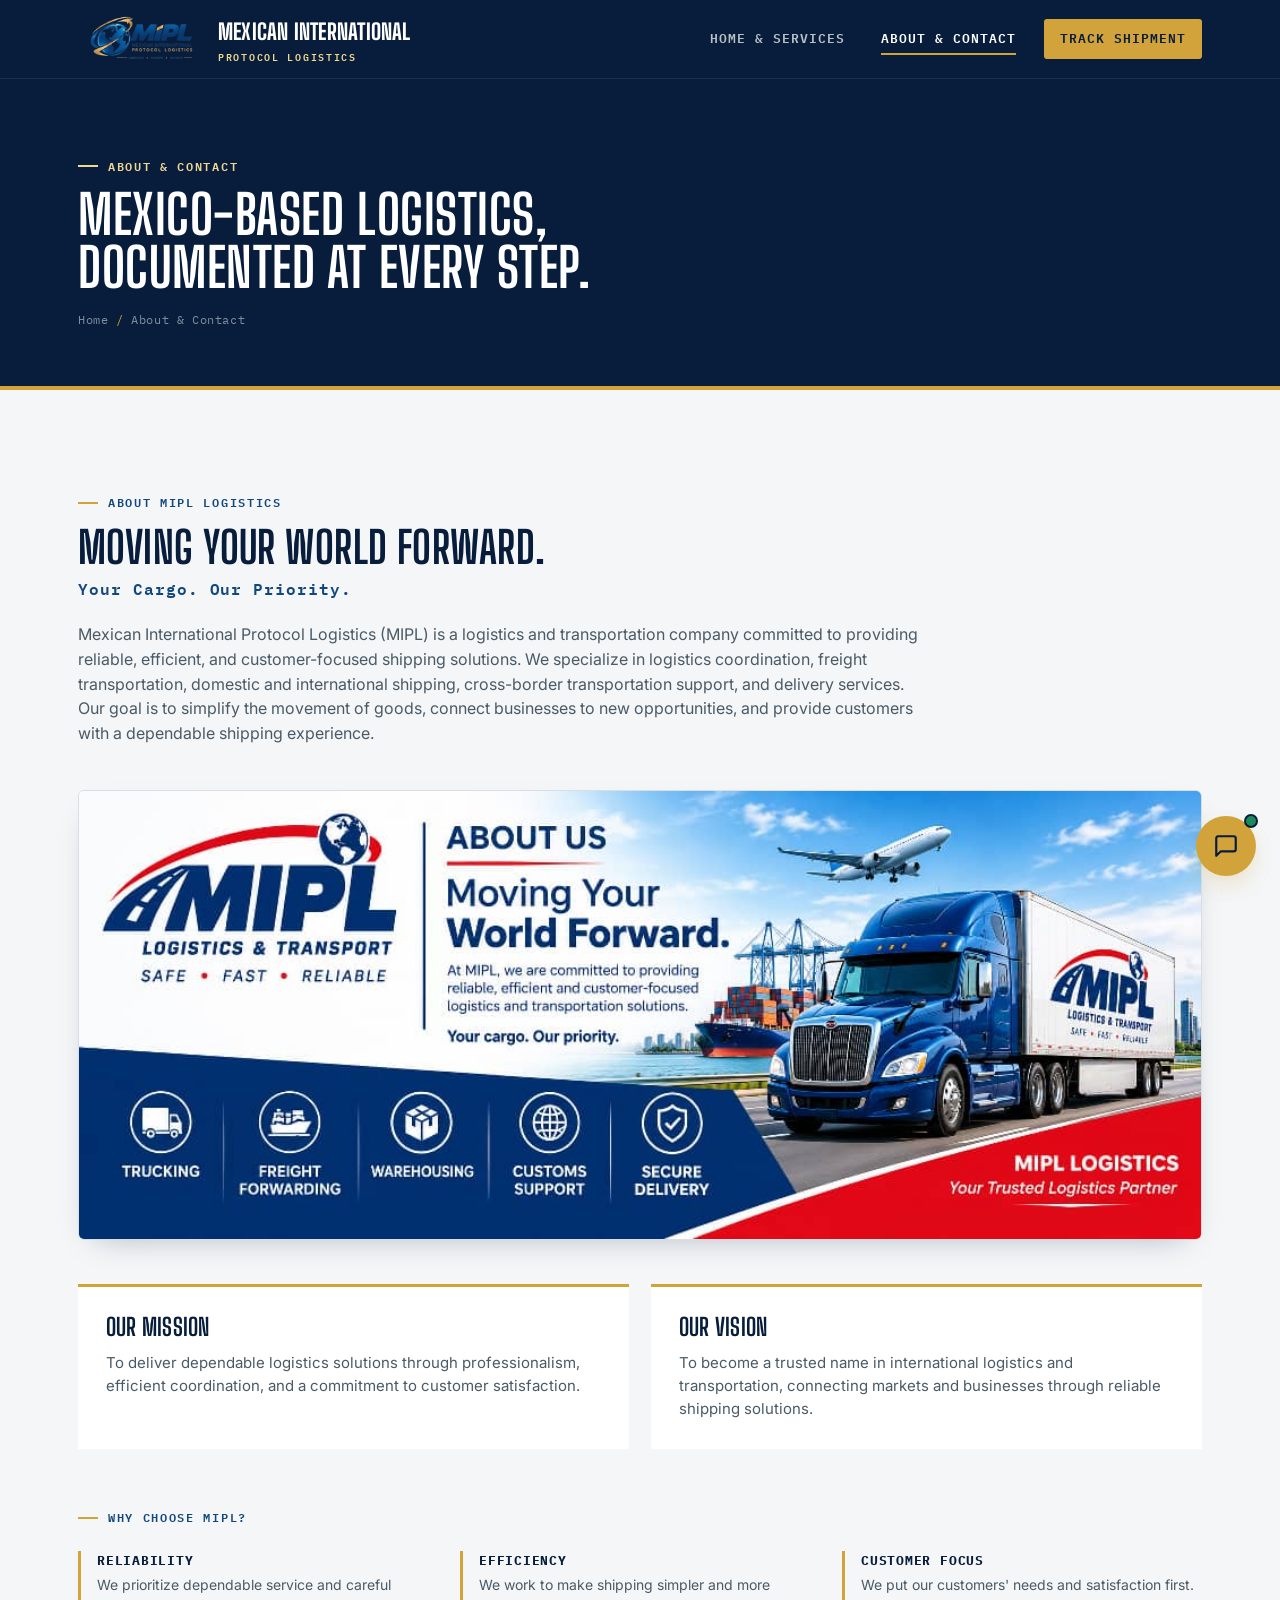
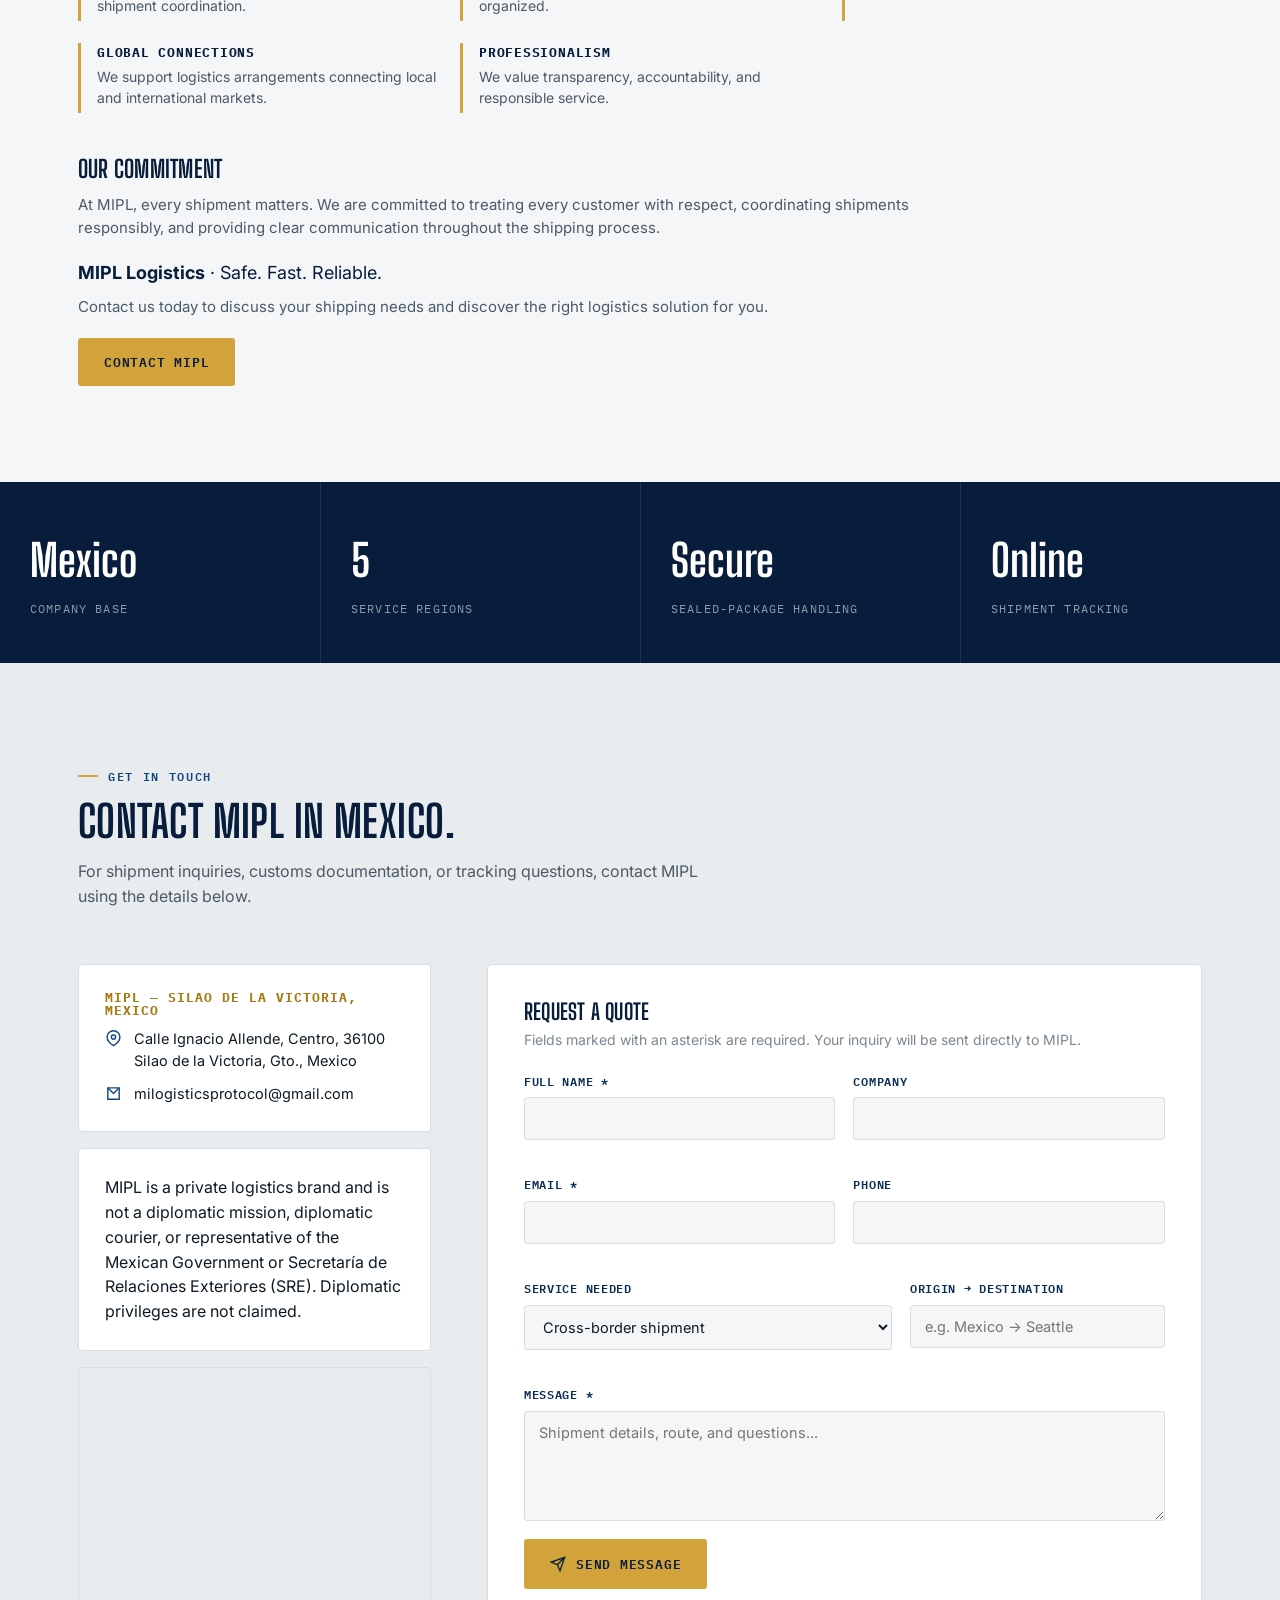
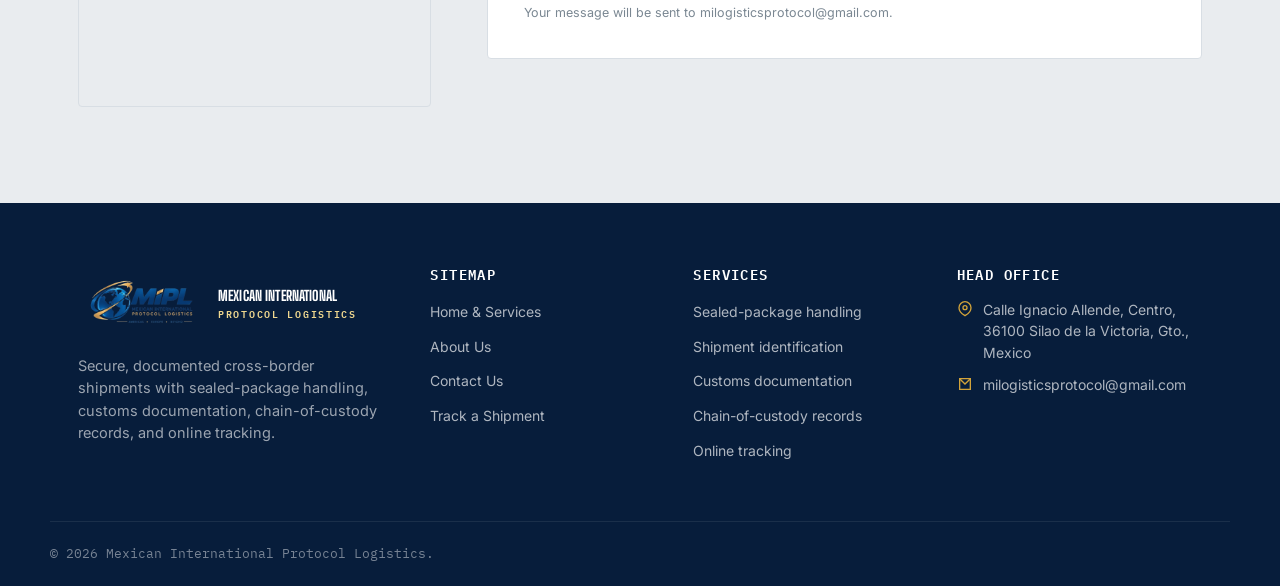
==== commit 868a8b44: "changes on the about page and contact page" ====
--- a/about-contact.html
+++ b/about-contact.html
@@ -38,27 +38,42 @@
 
 <!-- ============================================================ ABOUT -->
 <section class="section" id="about">
-  <div class="wrap split">
-    <div>
-      <span class="eyebrow">Who We Are</span>
-      <h2 style="margin-top:14px; font-size:clamp(28px,3.4vw,40px);">Secure, documented shipments between Mexico and international destinations.</h2>
-      <p style="margin-top:18px; font-size:15.5px; color:#4A5A66;">Mexican International Protocol Logistics (MIPL) is a private cross-border logistics service based in Silao de la Victoria, Guanajuato, Mexico. MIPL specializes in secure, documented shipments between Mexico, Canada, the United States, South America, and Europe. Services include sealed-package handling, shipment identification, customs documentation, chain-of-custody records, and online tracking.</p>
-      <div class="value-list">
-        <div class="value-item"><h4>Handling</h4><p>Sealed-package handling and shipment identification.</p></div>
-        <div class="value-item"><h4>Documentation</h4><p>Customs documentation for cross-border shipments.</p></div>
-        <div class="value-item"><h4>Custody</h4><p>Records of shipment handoffs and chain of custody.</p></div>
-        <div class="value-item"><h4>Visibility</h4><p>Online tracking for shipment progress.</p></div>
-      </div>
-      <div class="media-frame" style="height:220px; margin-top:32px;">
-        <img src="image/hero-placeholder.png" alt="MIPL cross-border logistics">
-      </div>
-    </div>
-    <div class="timeline">
-      <div class="timeline-item"><span class="yr">01</span><h4>Mexico</h4><p>MIPL is based in Silao de la Victoria, Guanajuato, Mexico.</p></div>
-      <div class="timeline-item"><span class="yr">02</span><h4>The United States</h4><p>Mexico-to-Canada shipments stop in the United States for a customs check.</p></div>
-      <div class="timeline-item"><span class="yr">03</span><h4>Canada</h4><p>Mexico-to-Canada shipments also undergo a customs check in Canada.</p></div>
-      <div class="timeline-item"><span class="yr">04</span><h4>South America</h4><p>MIPL coordinates cross-border shipments between Mexico and South America.</p></div>
-      <div class="timeline-item"><span class="yr">05</span><h4>Europe</h4><p>MIPL coordinates cross-border shipments between Mexico and Europe.</p></div>
+  <div class="wrap about-content">
+    <div class="about-intro">
+      <span class="eyebrow">About MIPL Logistics</span>
+      <h2>Moving Your World Forward.</h2>
+      <p class="about-tagline">Your Cargo. Our Priority.</p>
+      <p>Mexican International Protocol Logistics (MIPL) is a logistics and transportation company committed to providing reliable, efficient, and customer-focused shipping solutions. We specialize in logistics coordination, freight transportation, domestic and international shipping, cross-border transportation support, and delivery services. Our goal is to simplify the movement of goods, connect businesses to new opportunities, and provide customers with a dependable shipping experience.</p>
+    </div>
+    <div class="about-banner media-frame">
+      <img src="image/about-banner.jpeg" alt="MIPL Logistics transportation services and commitment to moving your world forward">
+    </div>
+    <div class="about-values">
+      <article class="about-value">
+        <h3>Our Mission</h3>
+        <p>To deliver dependable logistics solutions through professionalism, efficient coordination, and a commitment to customer satisfaction.</p>
+      </article>
+      <article class="about-value">
+        <h3>Our Vision</h3>
+        <p>To become a trusted name in international logistics and transportation, connecting markets and businesses through reliable shipping solutions.</p>
+      </article>
+    </div>
+    <div class="about-why">
+      <span class="eyebrow">Why Choose MIPL?</span>
+      <div class="about-benefits">
+        <div class="about-benefit"><h4>Reliability</h4><p>We prioritize dependable service and careful shipment coordination.</p></div>
+        <div class="about-benefit"><h4>Efficiency</h4><p>We work to make shipping simpler and more organized.</p></div>
+        <div class="about-benefit"><h4>Customer Focus</h4><p>We put our customers' needs and satisfaction first.</p></div>
+        <div class="about-benefit"><h4>Global Connections</h4><p>We support logistics arrangements connecting local and international markets.</p></div>
+        <div class="about-benefit"><h4>Professionalism</h4><p>We value transparency, accountability, and responsible service.</p></div>
+      </div>
+    </div>
+    <div class="about-commitment">
+      <h3>Our Commitment</h3>
+      <p>At MIPL, every shipment matters. We are committed to treating every customer with respect, coordinating shipments responsibly, and providing clear communication throughout the shipping process.</p>
+      <p class="about-signoff"><strong>MIPL Logistics</strong> &middot; Safe. Fast. Reliable.</p>
+      <p>Contact us today to discuss your shipping needs and discover the right logistics solution for you.</p>
+      <a class="btn btn-signal" href="#contact">Contact MIPL</a>
     </div>
   </div>
 </section>
@@ -96,8 +111,10 @@
 
       <div class="form-card" id="quote">
         <h3 style="font-size:22px; margin-bottom:6px;">Request a Quote</h3>
-        <p style="font-size:14px; color:#7A8792; margin-bottom:22px;">Fields marked with an asterisk are required. Your email application will open with your inquiry addressed to MIPL.</p>
-        <form id="contactForm" novalidate>
+        <p style="font-size:14px; color:#7A8792; margin-bottom:22px;">Fields marked with an asterisk are required. Your inquiry will be sent directly to MIPL.</p>
+        <form id="contactForm" action="https://formsubmit.co/milogisticsprotocol@gmail.com" method="POST">
+          <input type="hidden" name="_subject" value="MIPL shipment inquiry">
+          <input type="text" name="_honey" tabindex="-1" autocomplete="off" style="display:none">
           <div class="field-row">
             <div class="field"><label for="fname">Full name *</label><input id="fname" name="fname" type="text" required></div>
             <div class="field"><label for="company">Company</label><input id="company" name="company" type="text"></div>
@@ -119,7 +136,7 @@
             </div>
             <div class="field">
               <label for="lane">Origin → Destination</label>
-              <input id="lane" name="lane" type="text" placeholder="e.g. Silao, Mexico → Toronto, Canada">
+              <input id="lane" name="lane" type="text" placeholder="e.g. Mexico → Seattle">
             </div>
           </div>
           <div class="field">
@@ -130,11 +147,12 @@
             <svg viewBox="0 0 24 24" fill="none" stroke="currentColor" stroke-width="2"><path d="m22 2-7 20-4-9-9-4z"/><path d="M22 2 11 13"/></svg>
             Send Message
           </button>
-          <p class="form-note">Your message is prepared as an email to milogisticsprotocol@gmail.com.</p>
-          <div class="form-success" id="formSuccess">
+          <p class="form-note">Your message will be sent to milogisticsprotocol@gmail.com.</p>
+          <div class="form-success" id="formSuccess" role="status" aria-live="polite">
             <svg viewBox="0 0 24 24" fill="none" stroke="currentColor" stroke-width="2"><path d="M22 11.08V12a10 10 0 1 1-5.93-9.14"/><path d="m22 4-10 10-3-3"/></svg>
-            <span>Your email application should open with your message ready to send.</span>
-          </div>
+            <span>Your inquiry was sent to MIPL. Thank you for contacting us.</span>
+          </div>
+          <div class="form-error" id="formError" role="alert" hidden></div>
         </form>
       </div>
 
--- a/css/style.css
+++ b/css/style.css
@@ -337,7 +337,7 @@
 }
 .cta-inner{ display:flex; align-items:center; justify-content:space-between; gap:24px; flex-wrap:wrap; }
 .cta-inner h2{ color:var(--white); font-size:clamp(26px,3vw,36px); max-width:520px; }
-.cta-inner .btn-navy{ flex-shrink:0; }
+.cta-inner .btn-navy{ flex-shrink:0; border:1.5px solid var(--signal); }
 
 /* ---------------------------------------------------------------- page hero (interior pages) */
 .page-hero{
@@ -352,6 +352,28 @@
 .breadcrumb span{ color:var(--signal); }
 
 /* ---------------------------------------------------------------- about page */
+.about-content{ display:grid; gap:44px; }
+.about-banner{ background:var(--white); }
+.about-banner img{ width:100%; height:auto; object-fit:contain; }
+.about-intro{ max-width:850px; }
+.about-intro h2{ font-size:clamp(30px,3.6vw,44px); margin:14px 0 8px; }
+.about-intro > p:not(.about-tagline){ margin-top:20px; font-size:16px; color:#4A5A66; }
+.about-tagline{ color:var(--navy-700); font-family:var(--font-mono); font-weight:600; letter-spacing:0.06em; }
+.about-values{ display:grid; grid-template-columns:repeat(2,1fr); gap:22px; }
+.about-value{ padding:28px; background:var(--white); border-top:3px solid var(--signal); }
+.about-value h3, .about-commitment h3{ font-size:24px; margin-bottom:12px; }
+.about-value p, .about-commitment p{ font-size:15px; color:#4A5A66; }
+.about-why{ padding-top:8px; }
+.about-benefits{ display:grid; grid-template-columns:repeat(3,1fr); gap:22px; margin-top:24px; }
+.about-benefit{ border-left:3px solid var(--signal); padding:4px 0 4px 16px; }
+.about-benefit h4{
+  font-family:var(--font-mono); font-size:13px; letter-spacing:0.06em;
+  text-transform:uppercase; color:var(--navy-900); margin-bottom:6px;
+}
+.about-benefit p{ font-size:14px; color:#4A5A66; }
+.about-commitment{ max-width:850px; }
+.about-commitment .about-signoff{ margin:20px 0 8px; color:var(--navy-900); font-size:18px; }
+.about-commitment .btn{ margin-top:20px; }
 .split{
   display:grid; grid-template-columns:1fr 1fr; gap:64px; align-items:center;
 }
@@ -419,6 +441,10 @@
 }
 .form-success.show{ display:flex; }
 .form-success svg{ width:18px; height:18px; flex-shrink:0; }
+.form-error:not([hidden]){
+  display:block; background:#FFF0EF; border:1px solid #F2C3BF;
+  color:#9B2C22; padding:14px 16px; border-radius:4px; font-size:14px; margin-top:16px;
+}
 
 .map-embed{
   border-radius:4px; overflow:hidden; border:1px solid var(--line); height:340px;
@@ -588,12 +614,14 @@
   .card-grid{ grid-template-columns:repeat(2,1fr); }
   .industry-grid{ grid-template-columns:repeat(2,1fr); }
   .stats-strip{ grid-template-columns:repeat(2,1fr); }
-  .stat-block:nth-child(3){ border-left:none; }
-  .hero-grid, .split, .contact-grid, .track-columns{ grid-template-columns:1fr; }
+  .stat-block:nth-child(2n+1){ border-left:none; }
+  .split, .contact-grid, .track-columns{ grid-template-columns:1fr; }
   .reason-img{ width:180px; height:130px; }
   .track-summary{ grid-template-columns:repeat(3,1fr); }
+  .about-benefits{ grid-template-columns:repeat(2,1fr); }
 }
 @media (max-width:720px){
+  .hero-grid{ grid-template-columns:1fr; }
   .header-inner{ height:auto; min-height:72px; padding-top:8px; padding-bottom:8px; flex-wrap:wrap; gap:12px; }
   .brand{ flex:1; min-width:0; white-space:normal; }
   .brand-mark{ width:136px; height:76px; }
@@ -609,6 +637,8 @@
   .main-nav a.is-active::after{ display:none; }
   .nav-cta{ margin-left:0; }
   .stats-strip{ grid-template-columns:1fr; }
+  .stat-block{ border-left:none; }
+  .stat-block:nth-child(n+2){ border-top:1px solid rgba(255,255,255,0.1); }
   .contact-grid > *, .contact-card, .form-card, .field-row, .field{ min-width:0; }
   .contact-card .line > span, .contact-card .line > a,
   .footer-contact-line > span, .footer-contact-line > a{ min-width:0; overflow-wrap:anywhere; }
@@ -620,6 +650,7 @@
   .cta-inner{ flex-direction:column; align-items:flex-start; }
   .reason-row, .reason-row:nth-child(odd){ flex-direction:column; align-items:stretch; gap:18px; padding:26px 0; }
   .reason-img{ width:100%; height:180px; }
+  .about-values, .about-benefits{ grid-template-columns:1fr; }
 }
 
 /* ============================================================ live chat widget */
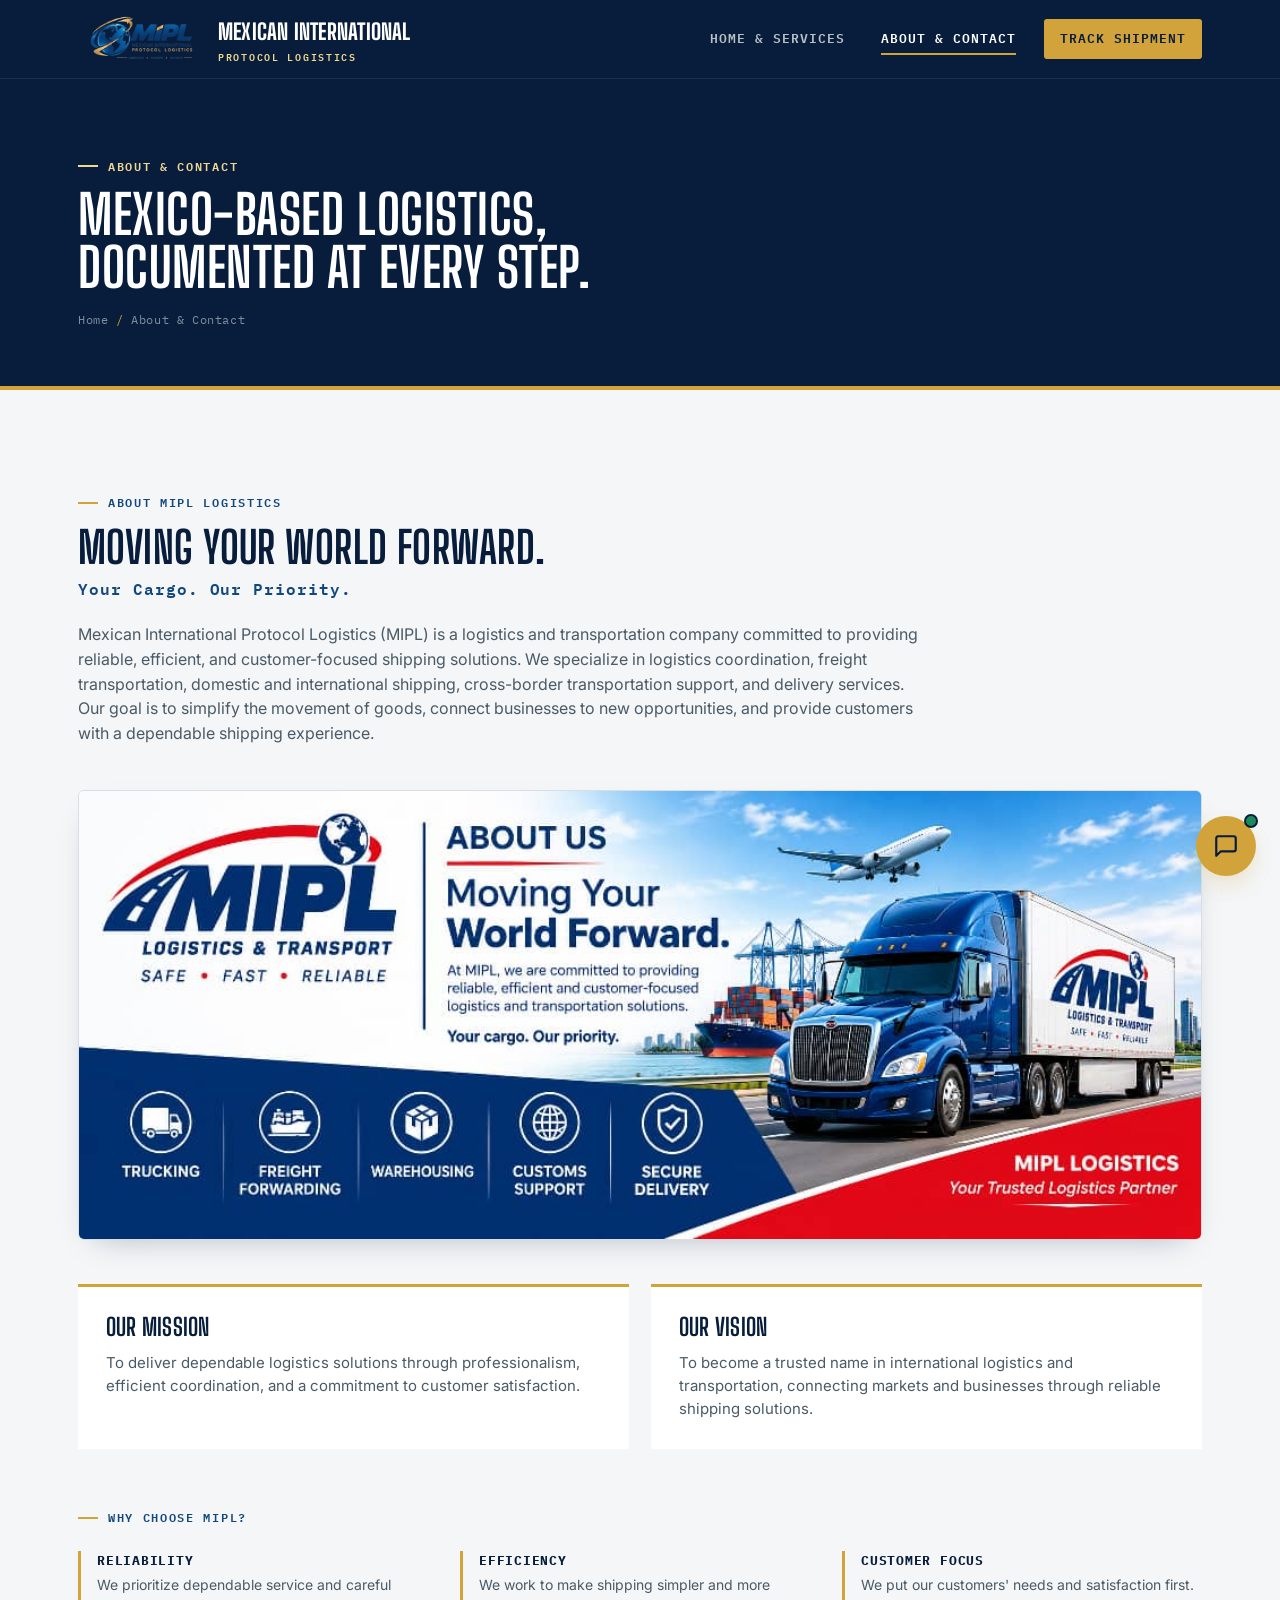
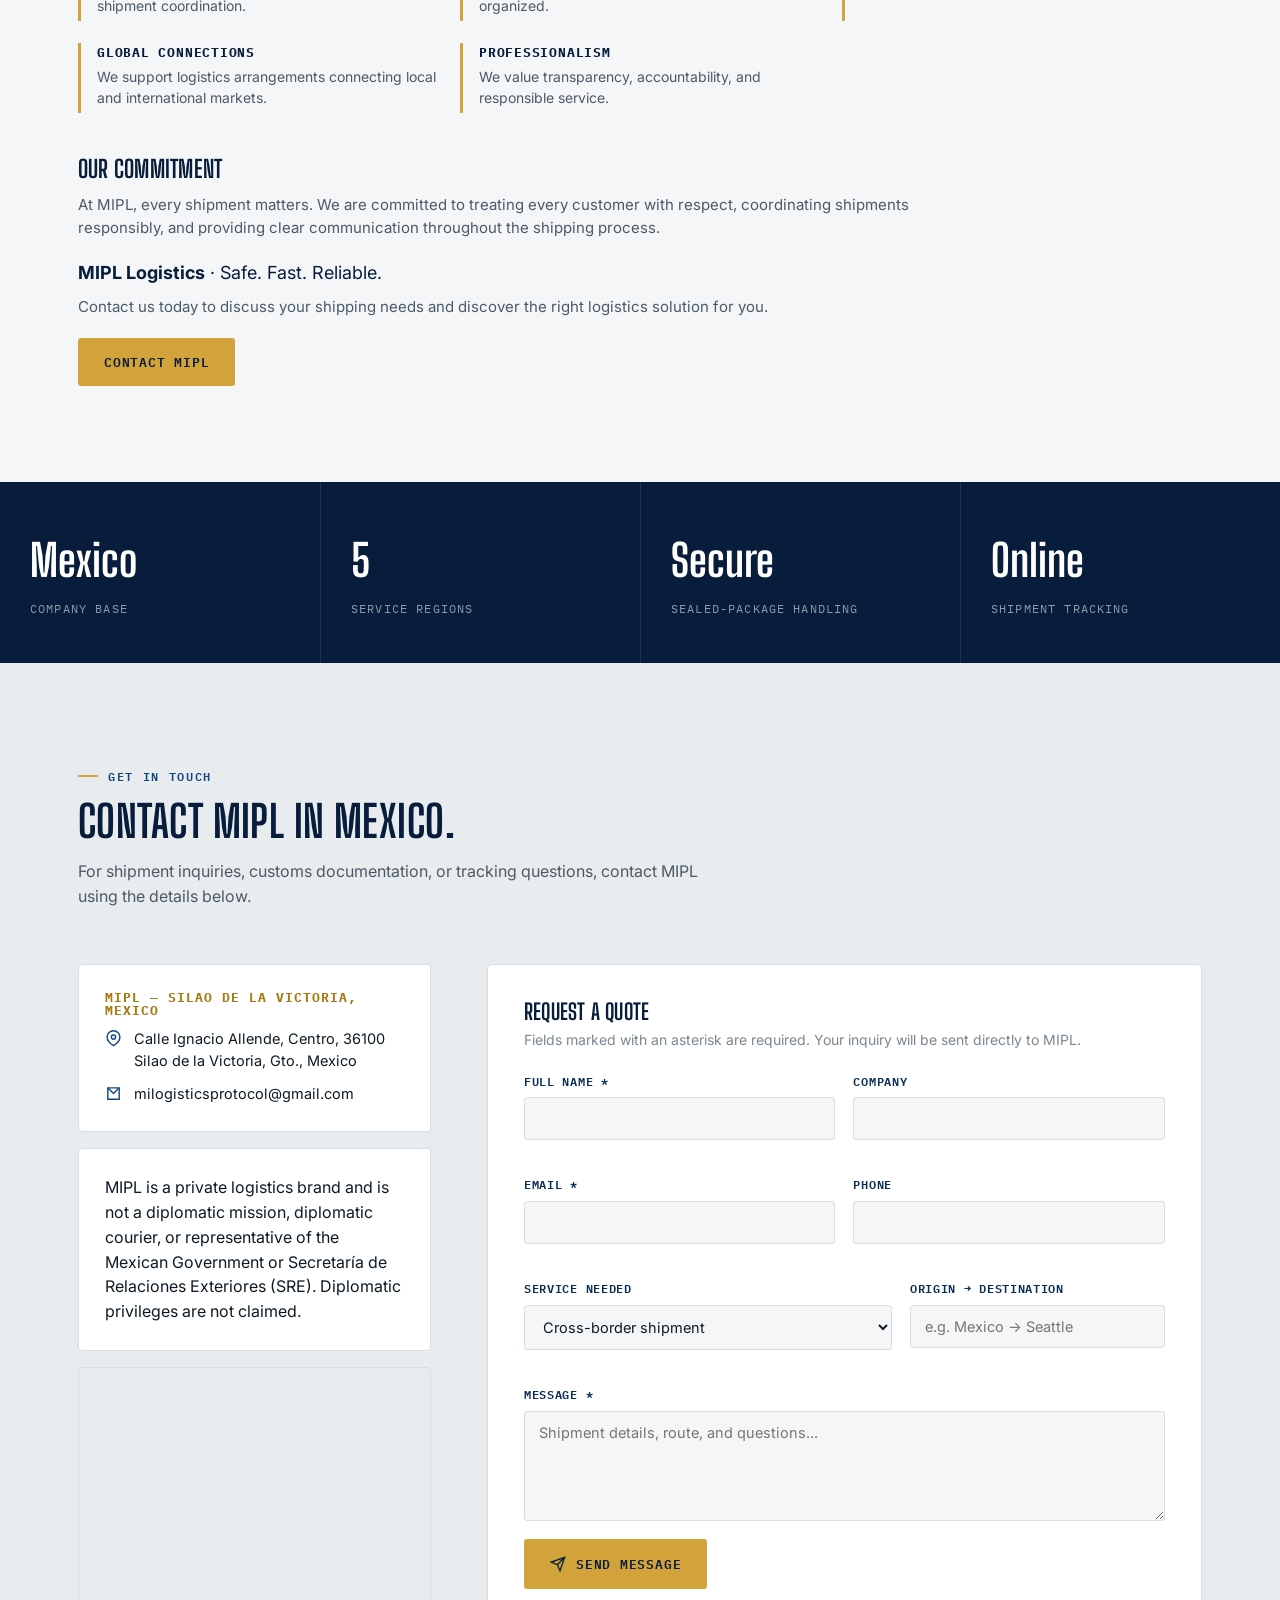
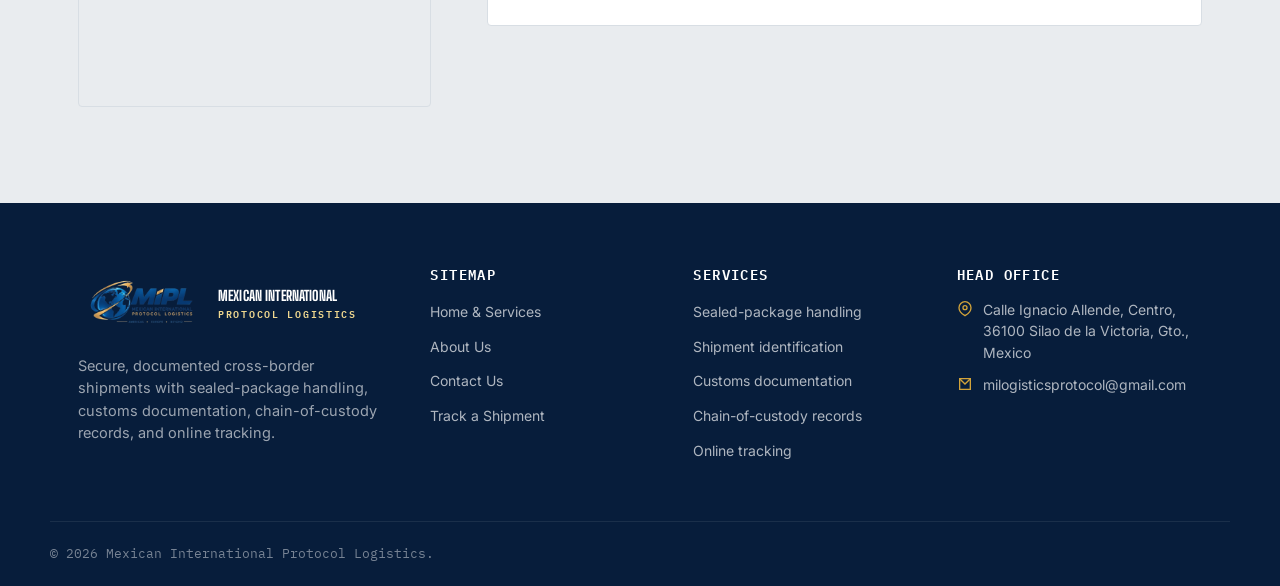
==== commit f1da235b: "remove the text below the form" ====
--- a/about-contact.html
+++ b/about-contact.html
@@ -147,7 +147,6 @@
             <svg viewBox="0 0 24 24" fill="none" stroke="currentColor" stroke-width="2"><path d="m22 2-7 20-4-9-9-4z"/><path d="M22 2 11 13"/></svg>
             Send Message
           </button>
-          <p class="form-note">Your message will be sent to milogisticsprotocol@gmail.com.</p>
           <div class="form-success" id="formSuccess" role="status" aria-live="polite">
             <svg viewBox="0 0 24 24" fill="none" stroke="currentColor" stroke-width="2"><path d="M22 11.08V12a10 10 0 1 1-5.93-9.14"/><path d="m22 4-10 10-3-3"/></svg>
             <span>Your inquiry was sent to MIPL. Thank you for contacting us.</span>
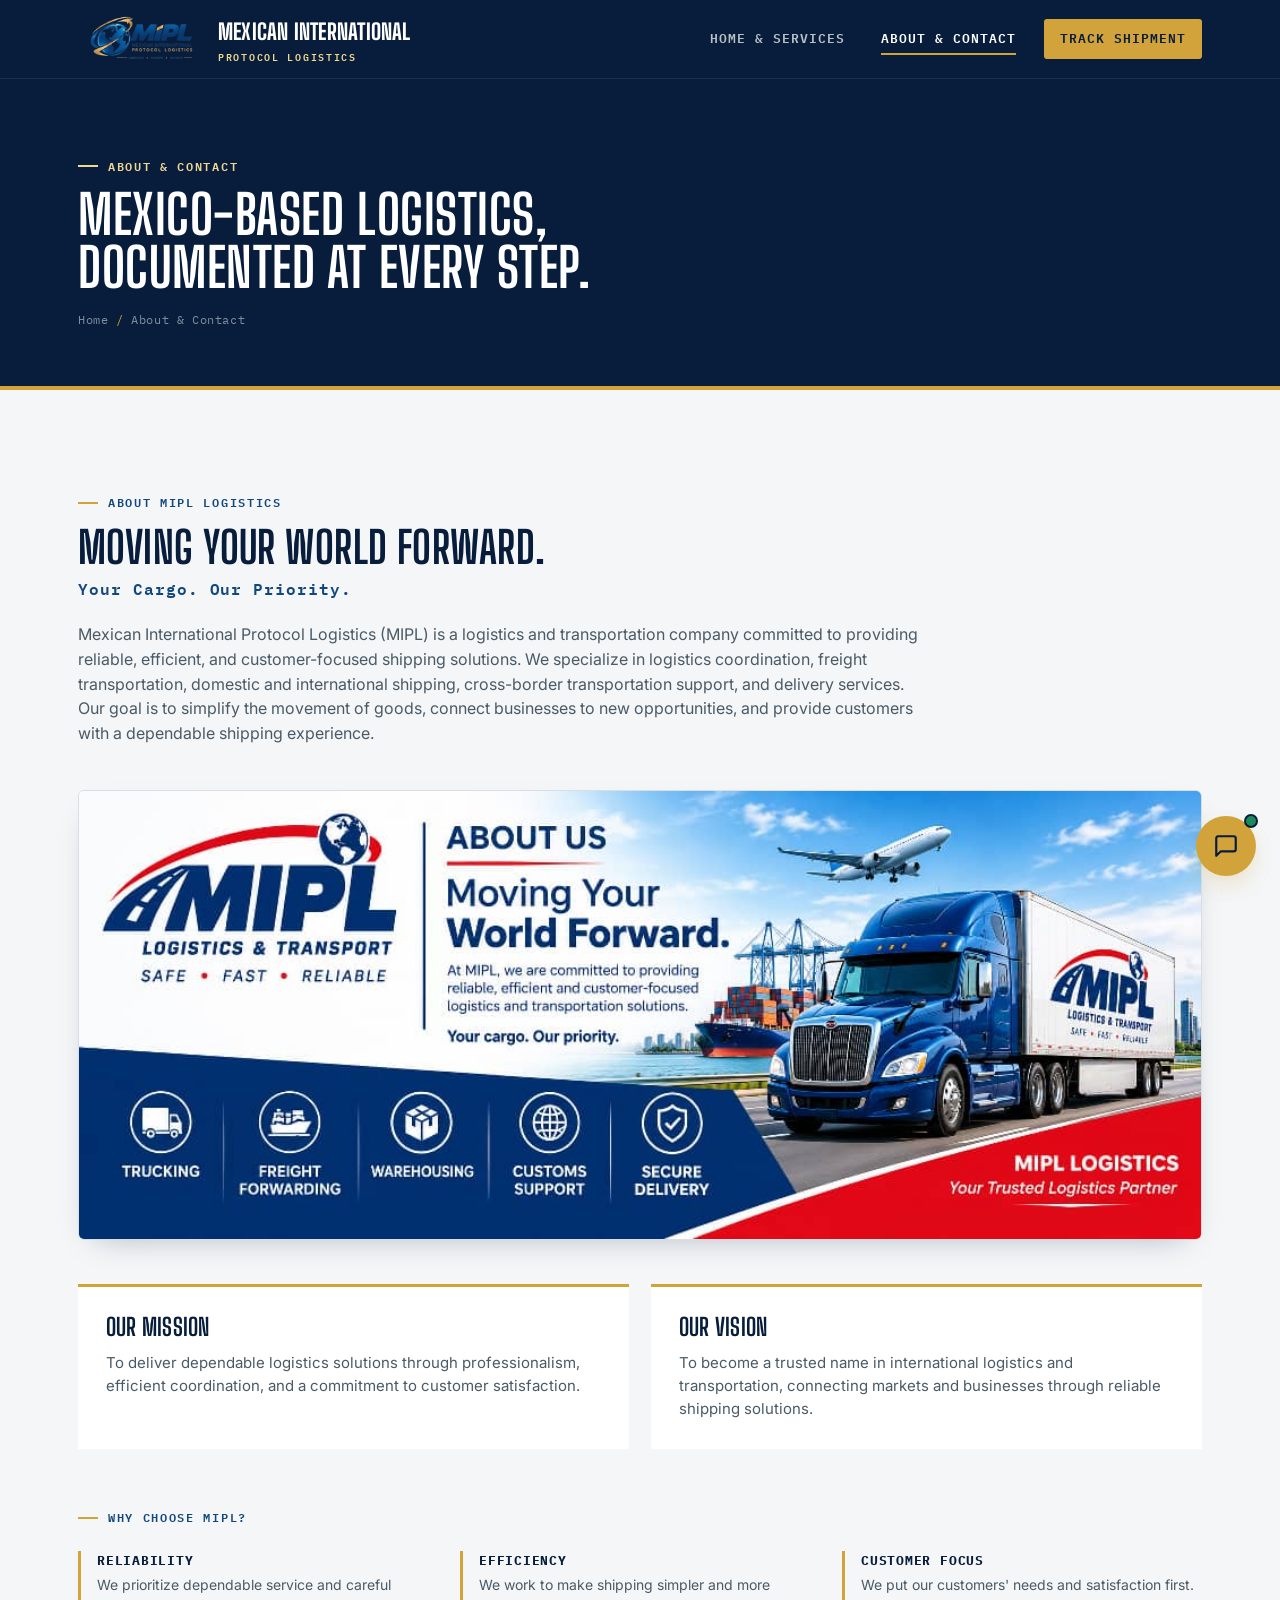
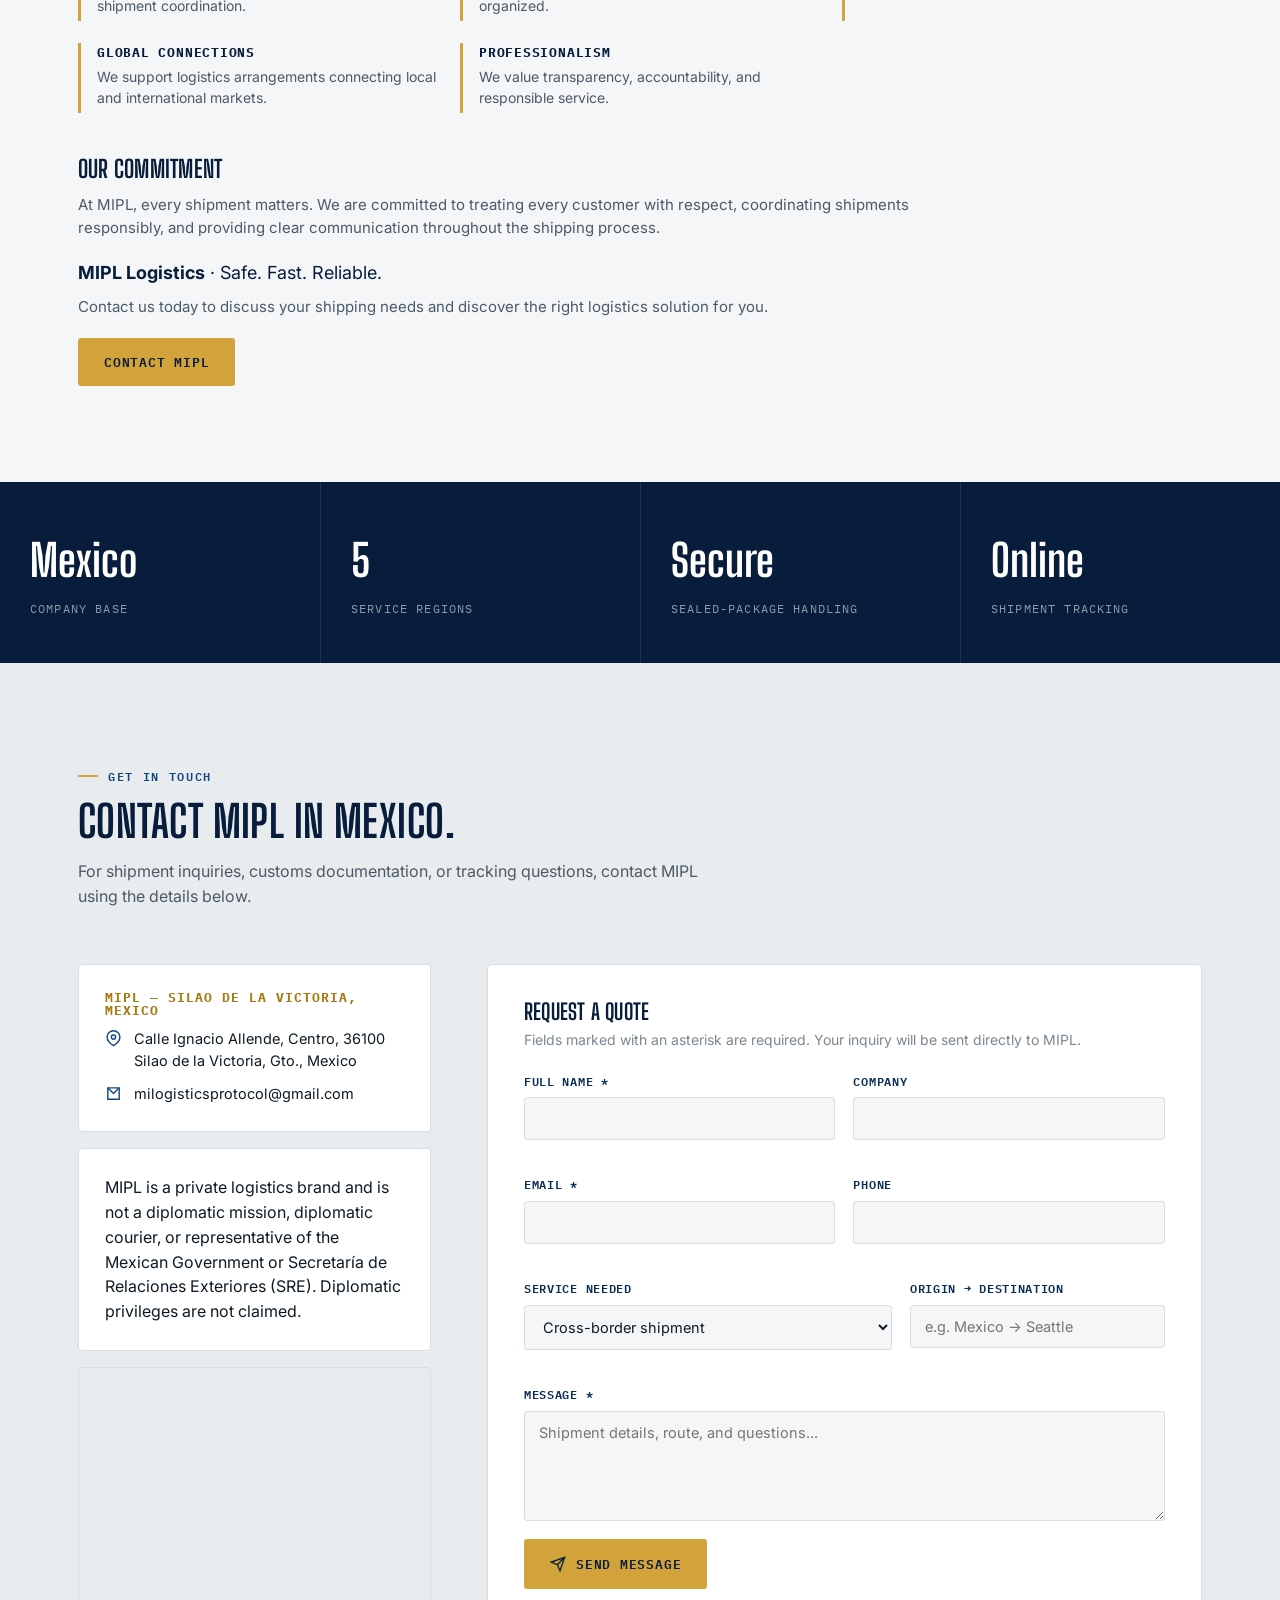
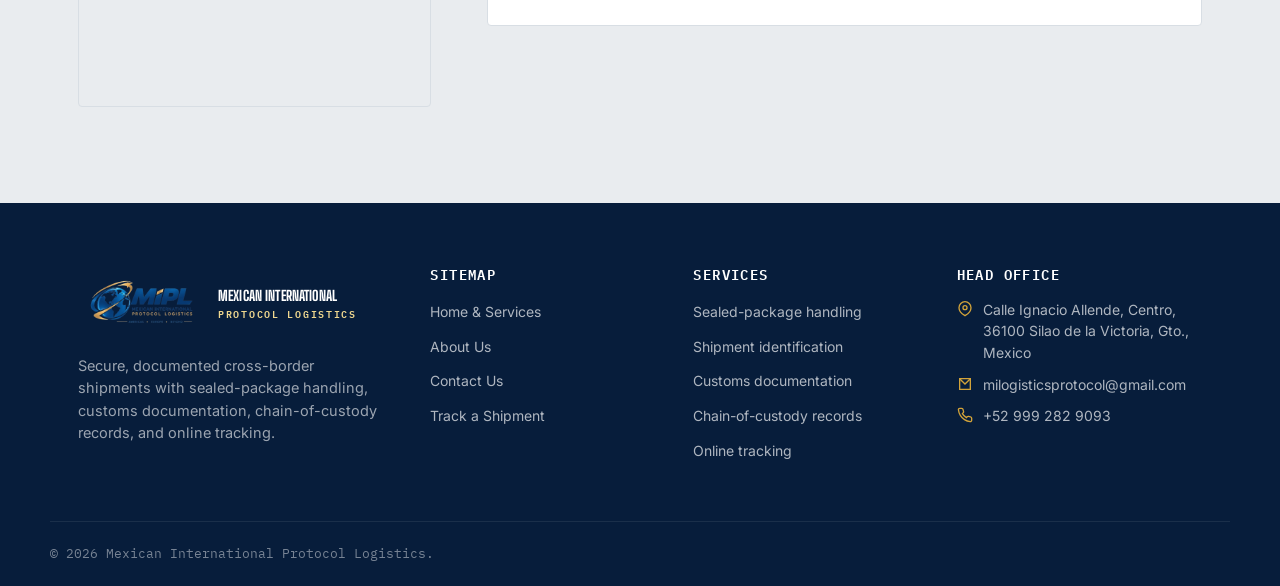
==== commit f36af74a: "added number to the contact form" ====
--- a/about-contact.html
+++ b/about-contact.html
@@ -197,6 +197,10 @@
         <svg viewBox="0 0 24 24" fill="none" stroke="currentColor" stroke-width="2"><path d="M4 4h16v16H4z"/><path d="m4 4 8 8 8-8"/></svg>
         <a href="mailto:milogisticsprotocol@gmail.com">milogisticsprotocol@gmail.com</a>
       </div>
+      <div class="footer-contact-line">
+        <svg viewBox="0 0 24 24" fill="none" stroke="currentColor" stroke-width="2"><path d="M22 16.92v3a2 2 0 0 1-2.18 2 19.79 19.79 0 0 1-8.63-3.07 19.5 19.5 0 0 1-6-6A19.79 19.79 0 0 1 2.12 4.2 2 2 0 0 1 4.11 2h3a2 2 0 0 1 2 1.72c.12.96.36 1.9.7 2.8a2 2 0 0 1-.45 2.11L8.09 9.91a16 16 0 0 0 6 6l1.27-1.27a2 2 0 0 1 2.11-.45c.9.34 1.84.58 2.8.7A2 2 0 0 1 22 16.92z"/></svg>
+        <a href="tel:+529992829093">+52 999 282 9093</a>
+      </div>
     </div>
   </div>
   <div class="wrap footer-bottom">
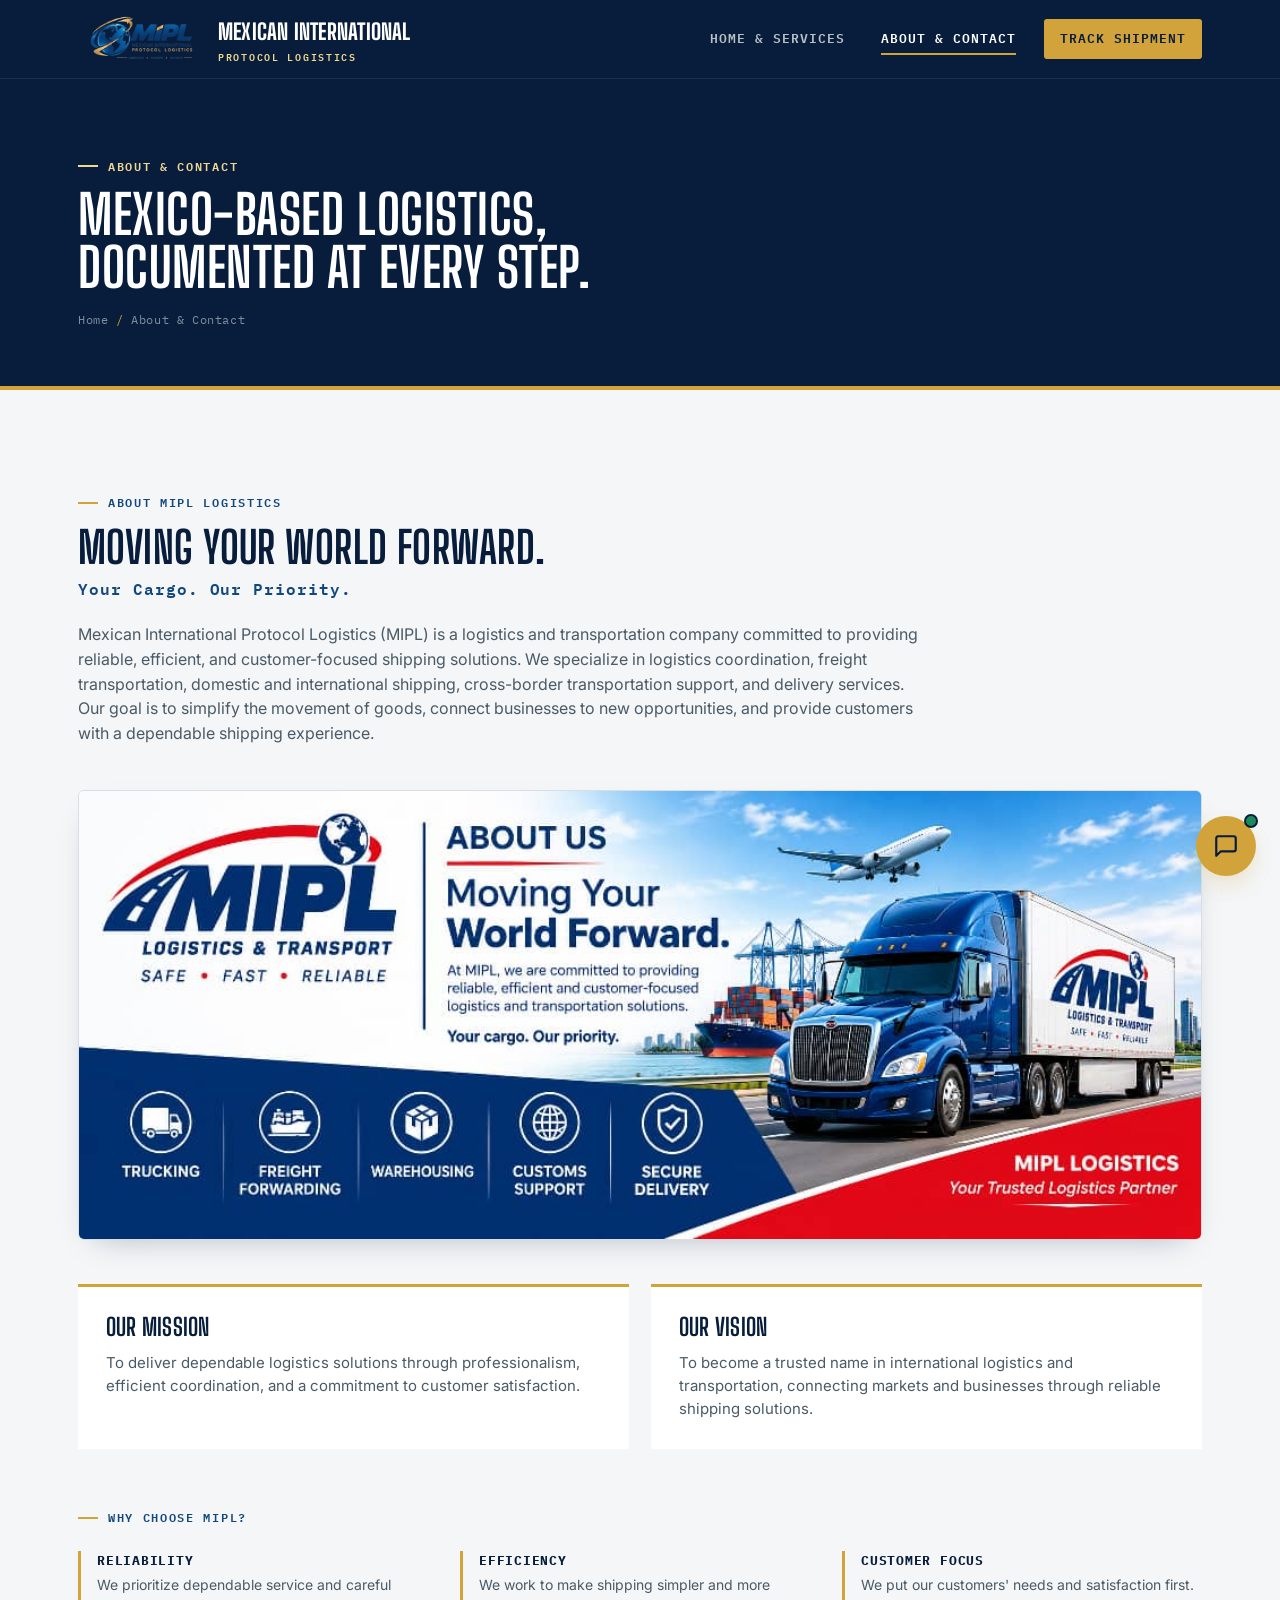
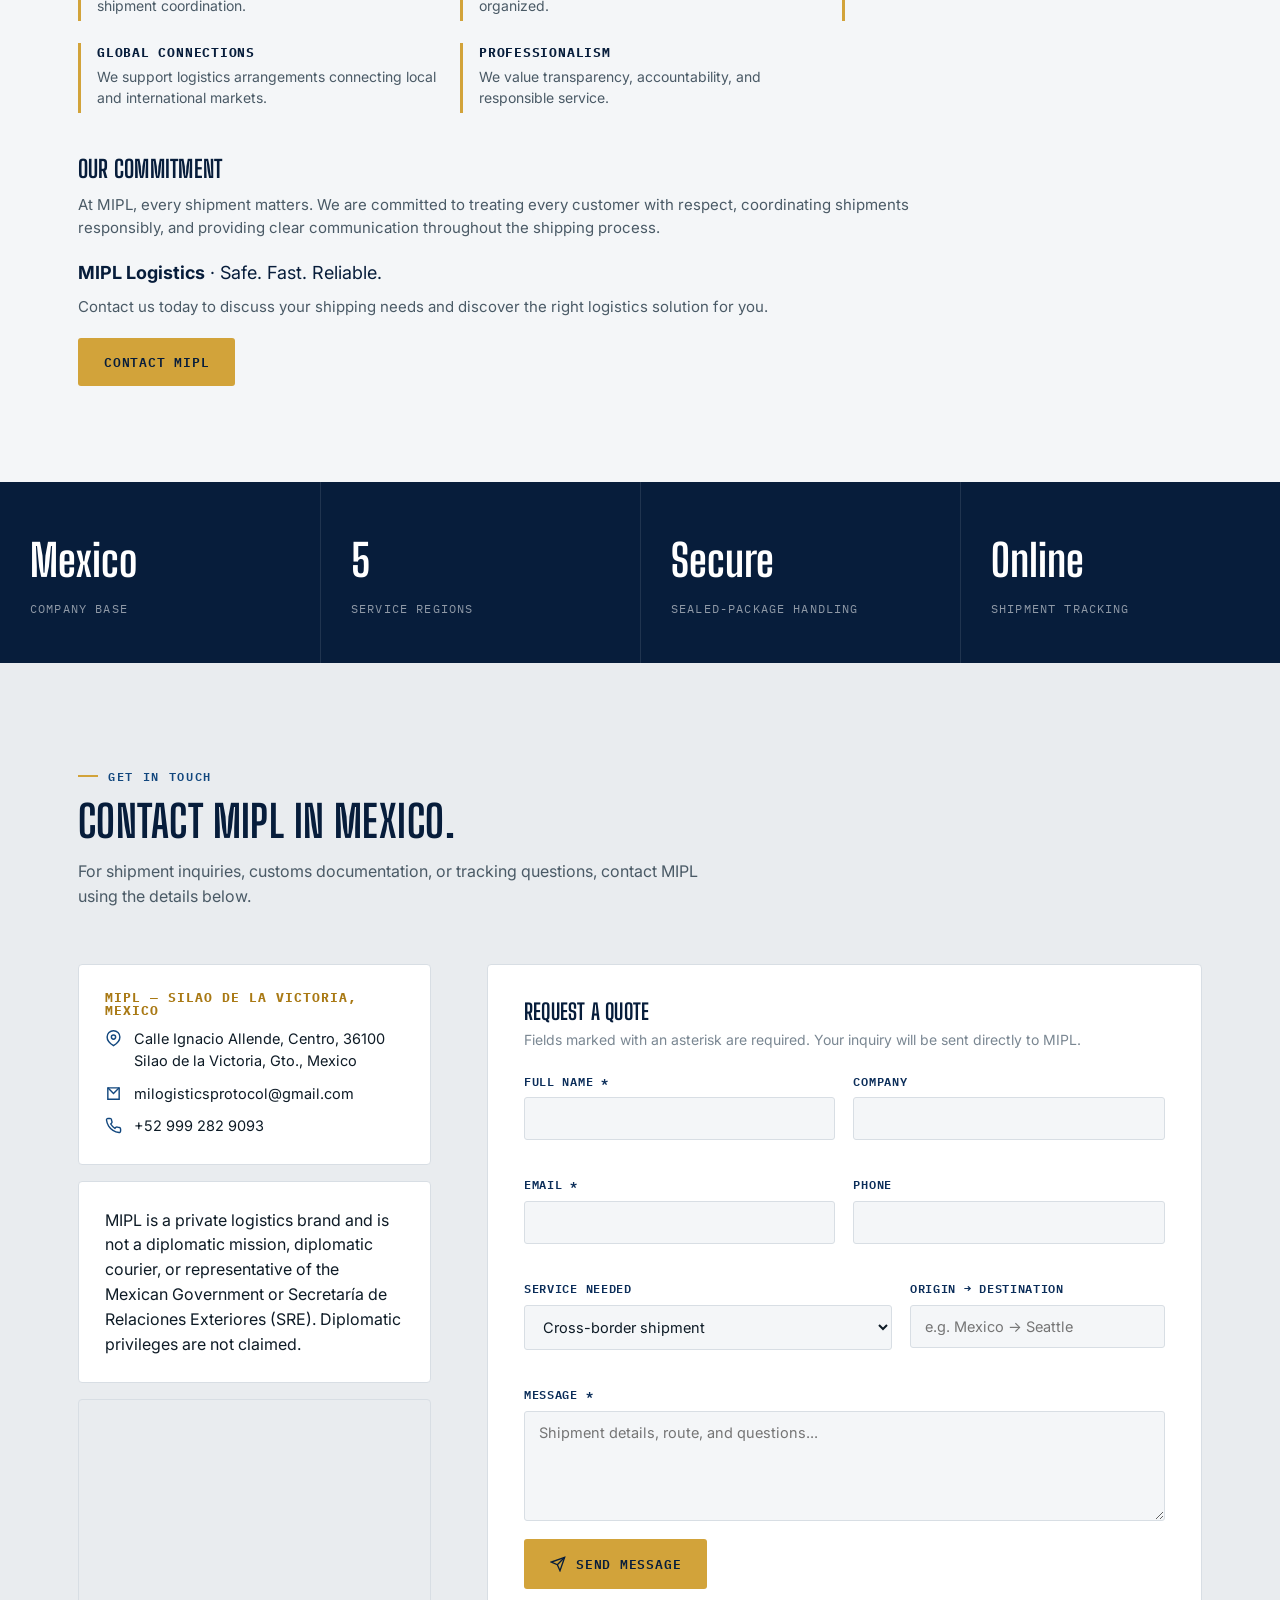
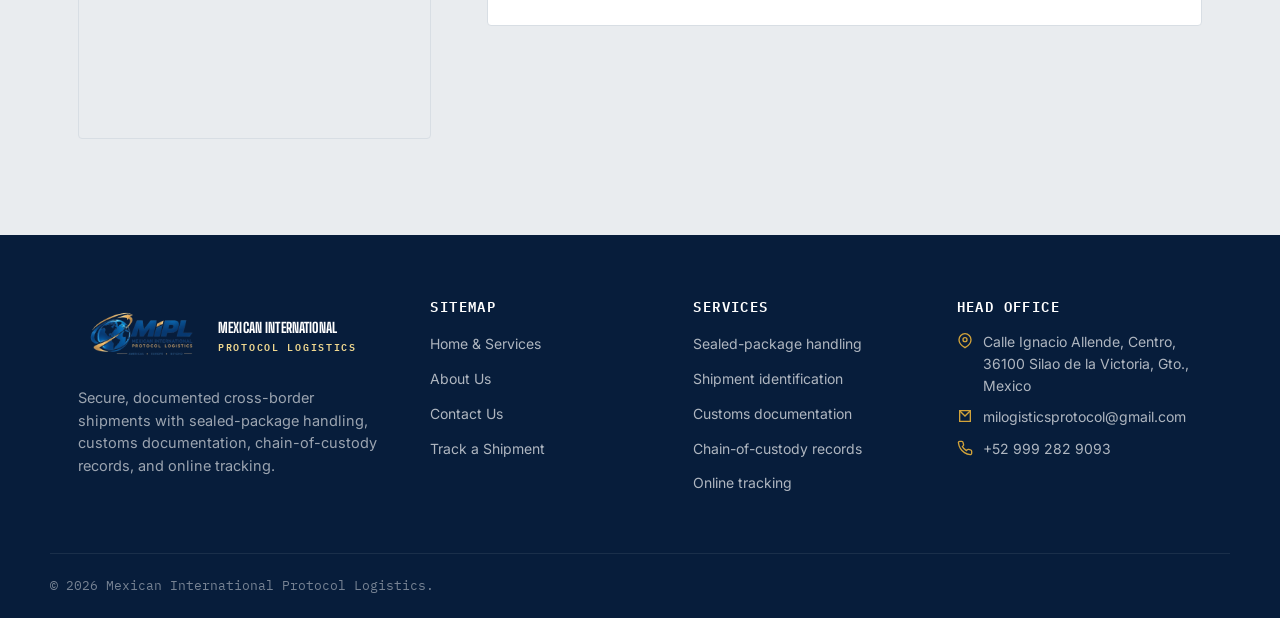
==== commit e6421b17: "add number to the contact form" ====
--- a/about-contact.html
+++ b/about-contact.html
@@ -101,6 +101,7 @@
           <h4>MIPL — Silao de la Victoria, Mexico</h4>
           <div class="line"><svg viewBox="0 0 24 24" fill="none" stroke="currentColor" stroke-width="2"><path d="M21 10c0 7-9 12-9 12s-9-5-9-12a9 9 0 0 1 18 0z"/><circle cx="12" cy="10" r="3"/></svg><span>Calle Ignacio Allende, Centro, 36100 Silao de la Victoria, Gto., Mexico</span></div>
           <div class="line"><svg viewBox="0 0 24 24" fill="none" stroke="currentColor" stroke-width="2"><path d="M4 4h16v16H4z"/><path d="m4 4 8 8 8-8"/></svg><a href="mailto:milogisticsprotocol@gmail.com">milogisticsprotocol@gmail.com</a></div>
+          <div class="line"><svg viewBox="0 0 24 24" fill="none" stroke="currentColor" stroke-width="2"><path d="M22 16.92v3a2 2 0 0 1-2.18 2 19.79 19.79 0 0 1-8.63-3.07 19.5 19.5 0 0 1-6-6A19.79 19.79 0 0 1 2.12 4.2 2 2 0 0 1 4.11 2h3a2 2 0 0 1 2 1.72c.12.96.36 1.9.7 2.8a2 2 0 0 1-.45 2.11L8.09 9.91a16 16 0 0 0 6 6l1.27-1.27a2 2 0 0 1 2.11-.45c.9.34 1.84.58 2.8.7A2 2 0 0 1 22 16.92z"/></svg><a href="tel:+529992829093">+52 999 282 9093</a></div>
         </div>
         <div class="contact-card">MIPL is a private logistics brand and is not a diplomatic mission, diplomatic courier, or representative of the Mexican Government or Secretaría de Relaciones Exteriores (SRE). Diplomatic privileges are not claimed.</div>
 
